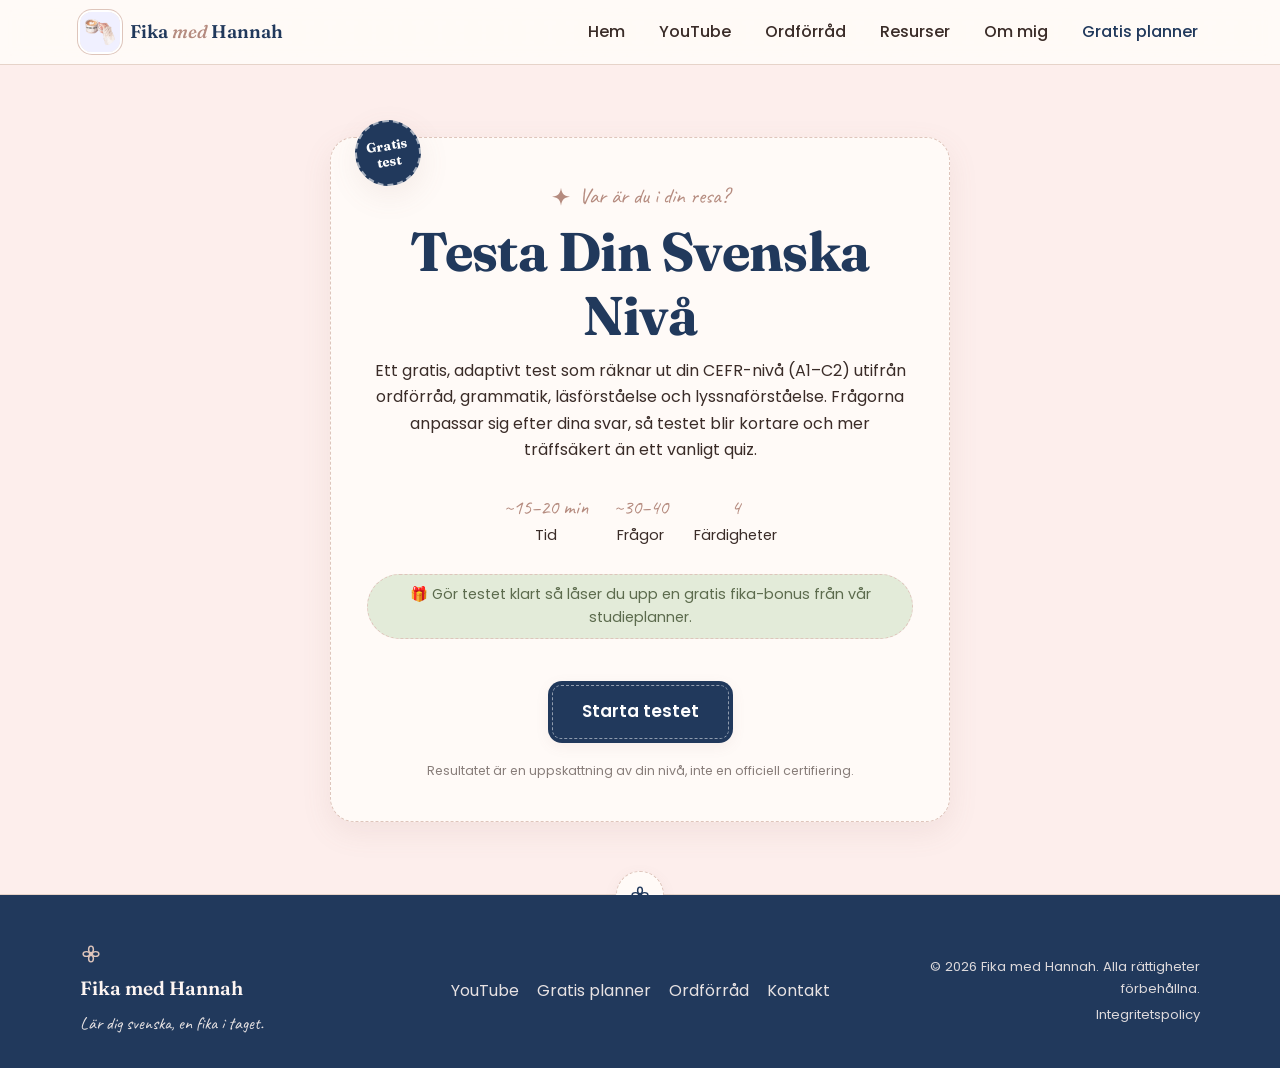
==== level-test/index.html @ d2069f3d "security changes" ====
<!DOCTYPE html>
<html lang="sv">
<head>
  <meta charset="UTF-8">
  <title>Testa Din Svenska Nivå (Adaptivt Test) | Fika med Hannah</title>
  <meta name="viewport" content="width=device-width, initial-scale=1.0">
  <meta name="description" content="Ett gratis, adaptivt CEFR-test som räknar ut din svenska nivå (A1–C2) utifrån ordförråd, grammatik, läsförståelse och lyssnaförståelse.">
  <meta name="theme-color" content="#fdeeec">

  <meta property="og:title" content="Testa Din Svenska Nivå | Fika med Hannah">
  <meta property="og:description" content="Ett gratis, adaptivt test som räknar ut din svenska CEFR-nivå på cirka 15–20 minuter.">
  <meta property="og:type" content="website">
  <meta property="og:image" content="../assets/logo.png">

  <link rel="icon" type="image/svg+xml" href="../assets/favicon.svg">
  <link rel="apple-touch-icon" href="../assets/logo.png">

  <link rel="preconnect" href="https://fonts.googleapis.com">
  <link rel="preconnect" href="https://fonts.gstatic.com" crossorigin>
  <link href="https://fonts.googleapis.com/css2?family=Fraunces:opsz,wght@9..144,500;9..144,600;9..144,700&family=Poppins:wght@400;500;600;700&family=Caveat:wght@600&display=swap" rel="stylesheet">

  <link rel="stylesheet" href="../styles.css">
  <link rel="stylesheet" href="../assets/css/level-test.css">
</head>
<body>

  <!-- Hand-drawn icon sprite — same set as index.html, plus i-book/i-headphones for this page's skill categories -->
  <svg aria-hidden="true" style="position:absolute;width:0;height:0;overflow:hidden">
    <defs>
      <symbol id="i-flower" viewBox="0 0 24 24">
        <g fill="none" stroke="currentColor" stroke-width="1.6" stroke-linecap="round" stroke-linejoin="round">
          <ellipse cx="12" cy="7" rx="2.6" ry="3.6"/>
          <ellipse cx="12" cy="17" rx="2.6" ry="3.6"/>
          <ellipse cx="7" cy="12" rx="3.6" ry="2.6"/>
          <ellipse cx="17" cy="12" rx="3.6" ry="2.6"/>
          <circle cx="12" cy="12" r="2.2" fill="currentColor" stroke="none"/>
        </g>
      </symbol>
      <symbol id="i-heart" viewBox="0 0 24 24">
        <path d="M12 20S3 14 3 8.5C3 5.5 5.5 3.5 8 3.5c1.8 0 3.2 1 4 2.4.8-1.4 2.2-2.4 4-2.4 2.5 0 5 2 5 5C21 14 12 20 12 20z"
              fill="none" stroke="currentColor" stroke-width="1.6" stroke-linejoin="round"/>
      </symbol>
      <symbol id="i-star" viewBox="0 0 24 24">
        <path d="M12 2c.6 4.4 1.8 6.6 3 7.8 1.2 1.2 3.4 2.4 7.8 3-4.4.6-6.6 1.8-7.8 3-1.2 1.2-2.4 3.4-3 7.8-.6-4.4-1.8-6.6-3-7.8C7.8 14.6 5.6 13.4 1.2 12.8 5.6 12.2 7.8 11 9 9.8c1.2-1.2 2.4-3.4 3-7.8z"
              fill="currentColor"/>
      </symbol>
      <symbol id="i-mug" viewBox="0 0 24 24">
        <g fill="none" stroke="currentColor" stroke-width="1.6" stroke-linecap="round" stroke-linejoin="round">
          <path d="M4 8h13v6c0 3.3-2.9 6-6.5 6S4 17.3 4 14V8z"/>
          <path d="M17 9.5h1.5a2.8 2.8 0 0 1 0 5.6H17"/>
          <path d="M8 4.3c-.6-.7.3-1-.1-2M12 4.3c-.6-.7.3-1-.1-2" stroke-width="1.4"/>
        </g>
      </symbol>
      <symbol id="i-pencil" viewBox="0 0 24 24">
        <path d="M4 20l1-5 11-11 4 4-11 11-5 1z" fill="none" stroke="currentColor" stroke-width="1.6" stroke-linejoin="round"/>
        <path d="M14.5 5.5l4 4" fill="none" stroke="currentColor" stroke-width="1.6"/>
      </symbol>
      <symbol id="i-play" viewBox="0 0 24 24">
        <circle cx="12" cy="12" r="9.5" fill="none" stroke="currentColor" stroke-width="1.5"/>
        <path d="M10 8.5l6 3.5-6 3.5z" fill="currentColor"/>
      </symbol>
      <symbol id="i-book" viewBox="0 0 24 24">
        <path d="M4 5.5c2.5-1.4 5-1.4 7.5 0v13c-2.5-1.4-5-1.4-7.5 0v-13zM19 5.5c-2.5-1.4-5-1.4-7.5 0v13c2.5-1.4 5-1.4 7.5 0v-13z"
              fill="none" stroke="currentColor" stroke-width="1.6" stroke-linejoin="round"/>
      </symbol>
      <symbol id="i-headphones" viewBox="0 0 24 24">
        <path d="M4 14v-2a8 8 0 0 1 16 0v2" fill="none" stroke="currentColor" stroke-width="1.6" stroke-linecap="round"/>
        <rect x="2.5" y="13" width="4" height="6.5" rx="1.8" fill="none" stroke="currentColor" stroke-width="1.6"/>
        <rect x="17.5" y="13" width="4" height="6.5" rx="1.8" fill="none" stroke="currentColor" stroke-width="1.6"/>
      </symbol>
    </defs>
  </svg>

  <a class="skip-link" href="#main">Skip to main content</a>

  <!-- ============ HEADER / NAV (same as index.html, links point back home) ============ -->
  <header class="site-header" id="siteHeader">
    <div class="wrap header-inner">
      <a class="brand" href="../index.html" aria-label="Fika med Hannah — home">
        <img class="brand-mark" src="../assets/logo.png" alt="" width="40" height="40">
        <span class="brand-name">Fika <em>med</em> Hannah</span>
      </a>

      <button class="nav-toggle" id="navToggle" aria-expanded="false" aria-controls="primaryNav">
        <span class="sr-only">Menu</span>
        <span class="nav-toggle-bar"></span>
      </button>

      <nav class="primary-nav" id="primaryNav" aria-label="Primary">
        <ul>
          <li><a href="../index.html#home">Hem</a></li>
          <li><a data-config-href="youtubeChannelUrl" href="#" target="_blank" rel="noopener">YouTube</a></li>
          <li><a href="../index.html#vocabulary">Ordförråd</a></li>
          <li><a href="../index.html#level-test">Resurser</a></li>
          <li><a href="../index.html#about">Om mig</a></li>
          <li><a class="nav-cta" href="../index.html#planner">Gratis planner</a></li>
        </ul>
      </nav>
    </div>
  </header>

  <main id="main">
    <section class="section level-test-page alt-bg" id="test">
      <div class="wrap">

        <!-- ============ INTRO SCREEN ============ -->
        <div id="lt-screen-intro" class="lt-card lt-intro">
          <span class="lt-sticker" aria-hidden="true">Gratis<br>test</span>
          <p class="eyebrow center"><svg class="eyebrow-icon" aria-hidden="true"><use href="#i-star"/></svg>Var är du i din resa?</p>
          <h1>Testa Din Svenska Nivå</h1>
          <p>Ett gratis, adaptivt test som räknar ut din CEFR-nivå (A1–C2) utifrån ordförråd, grammatik, läsförståelse och lyssnaförståelse. Frågorna anpassar sig efter dina svar, så testet blir kortare och mer träffsäkert än ett vanligt quiz.</p>
          <div class="lt-intro-facts">
            <div><span>~15–20 min</span>Tid</div>
            <div><span>~30–40</span>Frågor</div>
            <div><span>4</span>Färdigheter</div>
          </div>
          <p class="lt-bonus-note">🎁 Gör testet klart så låser du upp en gratis fika-bonus från vår studieplanner.</p>
          <div class="lt-btn-row">
            <button id="lt-start-btn" class="btn btn-primary btn-large" type="button">Starta testet</button>
            <button id="lt-resume-btn" class="btn btn-secondary is-hidden" type="button">Fortsätt där du slutade</button>
          </div>
          <p class="lt-disclaimer">Resultatet är en uppskattning av din nivå, inte en officiell certifiering.</p>
        </div>

        <!-- ============ QUESTION SCREEN ============ -->
        <div id="lt-screen-question" class="lt-card is-hidden">
          <div class="lt-progress-track"><div id="lt-progress-fill" class="lt-progress-fill" style="width:0%"></div></div>
          <p id="lt-progress-label" class="lt-progress-label"></p>

          <p id="lt-category-tag" class="eyebrow"></p>

          <p id="lt-passage" class="lt-passage is-hidden"></p>

          <div id="lt-audio-block" class="lt-audio is-hidden">
            <button id="lt-audio-btn" type="button" aria-label="Spela upp ljud">▶</button>
            <span>Lyssna på meningen och svara på frågan.</span>
          </div>
          <audio id="lt-audio-el" preload="none"></audio>

          <h2 id="lt-question-prompt" class="lt-question-prompt"></h2>
          <div id="lt-options" class="lt-options" role="group" aria-label="Svarsalternativ"></div>

          <div class="lt-btn-row">
            <button id="lt-next-btn" class="btn btn-primary btn-large" type="button" disabled>Nästa</button>
          </div>
        </div>

        <!-- ============ RESULTS SCREEN ============ -->
        <div id="lt-screen-results" class="lt-card is-hidden">
          <p class="eyebrow center"><svg class="eyebrow-icon" aria-hidden="true"><use href="#i-flower"/></svg>Klart!</p>
          <h1 id="lt-results-headline" class="lt-results-headline"></h1>
          <p id="lt-results-sub" class="lt-results-sub"></p>

          <ul id="lt-skill-grid" class="lt-skill-grid" role="list"></ul>

          <div id="lt-recommendation" class="lt-recommendation"></div>

          <div class="lt-btn-row">
            <button id="lt-reward-continue-from-results-btn" class="btn btn-primary btn-large" type="button">Fortsätt &rarr;</button>
            <button id="lt-share-btn" class="btn btn-secondary" type="button">Dela ditt resultat</button>
            <button id="lt-restart-btn" class="btn btn-secondary" type="button">Gör om testet</button>
          </div>
          <p class="lt-disclaimer">Resultatet är en uppskattning av din nivå, inte en officiell certifiering.</p>
        </div>

        <!-- ============ REWARD / PLANNER BONUS (backend for claim-tracking pending — honest placeholder state) ============ -->
        <div id="lt-screen-reward" class="lt-card lt-reward is-hidden">
          <span class="lt-sticker lt-sticker-gift" aria-hidden="true">🎁<br>Bonus</span>
          <p class="eyebrow center"><svg class="eyebrow-icon" aria-hidden="true"><use href="#i-mug"/></svg>Bonus upplåst</p>
          <h2>Du har låst upp en liten fika-bonus!</h2>
          <p>Som tack för att du gjorde testet får du ett smakprov av vår studieplanner helt gratis, kopplat till din svenska nivå.</p>
          <div class="lt-reward-visual">
            <img src="../assets/planner-cover.jpg" alt="Cover of the Min Svenska 12-week Swedish study planner by Fika med Hannah" width="509" height="720">
          </div>
          <p class="lt-disclaimer">Vi håller just nu på att koppla ihop bonusen med testresultatet. Lämna din e-post på nästa steg så skickar vi den till dig så fort den är redo.</p>
          <div class="lt-btn-row">
            <button id="lt-email-continue-from-reward-btn" class="btn btn-primary btn-large" type="button">Fortsätt &rarr;</button>
          </div>
        </div>

        <!-- ============ EMAIL CAPTURE (frontend-only for now — mirrors index.html's signup form) ============ -->
        <div id="lt-screen-email" class="lt-card lt-email is-hidden">
          <p class="eyebrow center"><svg class="eyebrow-icon" aria-hidden="true"><use href="#i-heart"/></svg>Nästan klart</p>
          <h2>Vart ska vi skicka det?</h2>
          <p>Ange din e-post så skickar vi ditt resultat, dina rekommendationer och fika-bonusen.</p>

          <!--
            FRONTEND-ONLY FORM (same pattern as index.html's newsletter form).
            Once the Supabase backend is wired up, this should POST to that
            API instead of just showing a thank-you message.
          -->
          <form class="lt-email-form" id="ltEmailForm" novalidate>
            <label class="sr-only" for="ltEmailInput">E-postadress</label>
            <input class="signup-input" type="email" id="ltEmailInput" name="email" placeholder="din@epost.se" autocomplete="email" required>
            <label class="lt-checkbox">
              <input type="checkbox" id="ltMarketingConsent" name="marketing">
              Jag vill också få nya svensklektioner, tips och erbjudanden från Fika med Hannah.
            </label>
            <button class="btn btn-primary btn-large" type="submit">Skicka mig mitt resultat</button>
          </form>
          <p class="lt-email-message" id="ltEmailMessage" role="status" aria-live="polite"></p>
          <p class="lt-disclaimer">Vi använder din e-post enbart för att skicka det du bett om. Se vår <a href="../privacy-policy.html">Integritetspolicy</a>.</p>

          <div class="lt-btn-row is-hidden" id="ltEmailContinueRow">
            <button id="lt-continue-continue-from-email-btn" class="btn btn-primary btn-large" type="button">Fortsätt &rarr;</button>
          </div>
        </div>

        <!-- ============ CONTINUE LEARNING ============ -->
        <div id="lt-screen-continue" class="lt-card lt-continue is-hidden">
          <p class="eyebrow center"><svg class="eyebrow-icon" aria-hidden="true"><use href="#i-flower"/></svg>Fortsätt din resa</p>
          <h2>Fortsätt lära dig svenska med Fika med Hannah</h2>
          <p>Här är några bra ställen att fortsätta på medan du väntar på din fika-bonus.</p>
          <div class="lt-continue-links">
            <a class="btn btn-secondary" data-config-href="youtubeChannelUrl" href="#" target="_blank" rel="noopener">Se fler lektioner på YouTube</a>
            <a class="btn btn-secondary" href="../index.html#vocabulary">Bygg ditt ordförråd</a>
            <a class="btn btn-secondary" href="../index.html">Till startsidan</a>
          </div>
        </div>

      </div>
    </section>
  </main>

  <div class="divider" aria-hidden="true"><span class="divider-medallion"><svg><use href="#i-flower"/></svg></span></div>

  <!-- ============ FOOTER (same as index.html) ============ -->
  <footer class="site-footer">
    <div class="wrap footer-inner">
      <div class="footer-brand">
        <svg class="footer-icon" aria-hidden="true"><use href="#i-flower"/></svg>
        <span class="footer-name">Fika med Hannah</span>
        <span class="footer-tagline">Lär dig svenska, en fika i taget.</span>
      </div>

      <nav class="footer-nav" aria-label="Footer">
        <ul>
          <li><a data-config-href="youtubeChannelUrl" href="#" target="_blank" rel="noopener">YouTube</a></li>
          <li><a href="../index.html#planner">Gratis planner</a></li>
          <li><a href="../index.html#vocabulary">Ordförråd</a></li>
          <li><a href="mailto:hello@fikamedhannah.com">Kontakt</a></li>
        </ul>
      </nav>

      <div class="footer-legal">
        <p>&copy; <span id="year"></span> Fika med Hannah. Alla rättigheter förbehållna.</p>
        <p><a href="../privacy-policy.html">Integritetspolicy</a></p>
      </div>
    </div>
  </footer>

  <script src="../script.js"></script>
  <script type="module" src="../assets/js/level-test/app.js"></script>
</body>
</html>
---- styles.css ----
/* =========================================================
   Fika med Hannah — stylesheet
   Cute, premium, editorial Scandinavian planner design. Mobile-first.
   ========================================================= */

:root {
  /* ---- Brand colors (kept consistent with existing Fika med Hannah brand art) ---- */
  --ink: #3a2c28;            /* body text */
  --paper: #fffaf7;          /* cards / cream white */
  --cream: #faf5ef;          /* warm beige background */
  --blush: #fdeeec;          /* pastel pink background */
  --lavender: #eceafc;       /* soft alt background */
  --sage: #e3ebd9;           /* sage green background tint */
  --sage-ink: #5c6b4d;       /* sage green text/icon accent */
  --rose: #b58b7f;           /* muted red / rose accent (script text, hearts, hover pop) */
  --rose-dark: #21395c;      /* deep navy — headings, primary buttons, nav (matches the planner's cover branding) */
  --rose-light: #dec5bb;     /* soft border / secondary accent */
  --line: #e6d3c9;           /* hairline borders */
  --sky: #a9c6de;            /* gingham washi-tape check (matches the planner's blue tape) */
  --sky-light: #e3eef6;      /* gingham washi-tape base */

  /* ---- Type ---- */
  --font-heading: 'Fraunces', Georgia, serif;
  --font-body: 'Poppins', -apple-system, BlinkMacSystemFont, 'Segoe UI', sans-serif;
  --font-script: 'Caveat', cursive;

  /* ---- Layout ---- */
  --max-width: 1160px;
  --radius-lg: 24px;
  --radius-md: 16px;
  --radius-sm: 10px;
  --shadow-soft: 0 10px 30px rgba(143, 107, 96, 0.10);
  --shadow-softer: 0 4px 14px rgba(143, 107, 96, 0.08);
}

/* ---------- Reset ---------- */
*, *::before, *::after { box-sizing: border-box; }
html { scroll-behavior: smooth; }
body {
  margin: 0;
  background-color: var(--paper);
  /* faint dot-grid, like planner paper */
  background-image: radial-gradient(var(--rose-light) 1px, transparent 1px);
  background-size: 22px 22px;
  color: var(--ink);
  font-family: var(--font-body);
  line-height: 1.65;
  -webkit-font-smoothing: antialiased;
}
img { max-width: 100%; height: auto; display: block; }
ul { list-style: none; margin: 0; padding: 0; }
a { color: inherit; text-decoration: none; }
button { font: inherit; cursor: pointer; }

h1, h2, h3 {
  font-family: var(--font-heading);
  color: var(--rose-dark);
  line-height: 1.18;
  margin: 0 0 14px;
  letter-spacing: -0.01em;
}
h1 { font-size: clamp(2.1rem, 5vw + 1rem, 3.4rem); }
h2 { font-size: clamp(1.6rem, 3vw + 1rem, 2.35rem); }
h2 em, h1 em { font-style: italic; color: var(--rose); }
h3 { font-size: 1.15rem; }
p { margin: 0 0 12px; }

.sr-only {
  position: absolute;
  width: 1px; height: 1px;
  padding: 0; margin: -1px;
  overflow: hidden;
  clip: rect(0, 0, 0, 0);
  white-space: nowrap; border: 0;
}

.is-hidden { display: none !important; }

.skip-link {
  position: absolute;
  left: 8px; top: -60px;
  background: var(--rose-dark);
  color: #fff;
  padding: 10px 16px;
  border-radius: var(--radius-sm);
  z-index: 1000;
  transition: top .2s ease;
}
.skip-link:focus { top: 8px; }

/* focus visibility across the site */
a:focus-visible,
button:focus-visible,
input:focus-visible {
  outline: 3px solid var(--rose);
  outline-offset: 3px;
  border-radius: var(--radius-sm);
}

.wrap {
  max-width: var(--max-width);
  margin: 0 auto;
  padding: 0 20px;
}

.section { padding: 72px 0; }
.alt-bg { background-image: none; background-color: var(--blush); }

.section-head { max-width: 56ch; margin: 0 0 40px; }
.section-head.center { margin-left: auto; margin-right: auto; text-align: center; }
.center { text-align: center; }

.eyebrow {
  display: inline-flex;
  align-items: center;
  gap: 8px;
  font-family: var(--font-script);
  font-size: 1.35rem;
  color: var(--rose);
  margin: 0 0 6px;
}
.eyebrow-icon { width: 20px; height: 20px; flex-shrink: 0; color: var(--rose); }

/* small decorative squiggle used under the hero tagline */
.tagline-swirl { display: block; width: 150px; height: 12px; color: var(--rose-light); margin: -6px 0 18px; }

/* a quiet, hand-written pull-quote (About section) */
.pull-quote {
  font-family: var(--font-heading);
  font-style: italic;
  font-size: 1.2rem;
  color: var(--rose-dark);
  border-left: 3px solid var(--rose-light);
  padding-left: 16px;
  margin: 18px 0 0;
}

/* ---------- Divider ornament between sections ---------- */
.divider {
  position: relative;
  height: 1px;
  background: var(--line);
}
.divider-medallion {
  position: absolute;
  top: 50%; left: 50%;
  transform: translate(-50%, -50%);
  width: 48px; height: 48px;
  background: var(--paper);
  border: 1.5px dashed var(--rose-light);
  border-radius: 50%;
  display: flex;
  align-items: center;
  justify-content: center;
  color: var(--rose-dark);
  box-shadow: var(--shadow-softer);
}
.divider-medallion svg { width: 22px; height: 22px; }

/* ---------- Buttons ---------- */
.btn {
  display: inline-flex;
  align-items: center;
  justify-content: center;
  gap: 8px;
  font-family: inherit;
  font-weight: 600;
  font-size: 0.98rem;
  border: none;
  background: none;
  cursor: pointer;
  text-decoration: none;
  transition: transform .18s ease, box-shadow .18s ease, background-color .18s ease, color .18s ease;
}
.btn:active { transform: translateY(0) rotate(0) !important; }

.btn-primary {
  position: relative;
  padding: 14px 28px;
  border-radius: 14px;
  background: var(--rose-dark);
  color: #fff;
  box-shadow: var(--shadow-softer);
}
.btn-primary::after {
  content: '';
  position: absolute;
  inset: 4px;
  border: 1.5px dashed rgba(255, 255, 255, 0.5);
  border-radius: 9px;
  pointer-events: none;
}
.btn-primary:hover { background: var(--rose); transform: translateY(-2px) rotate(-1deg); box-shadow: var(--shadow-soft); }

/* secondary CTAs read as quiet editorial links, not competing buttons */
.btn-secondary {
  padding: 6px 2px;
  color: var(--rose-dark);
  border-bottom: 2px solid var(--rose-light);
}
.btn-secondary::before { content: '\25B8\0020'; color: var(--rose); }
.btn-secondary:hover { color: var(--rose); border-bottom-color: var(--rose); transform: translateX(2px); }

.btn-large { padding: 17px 34px; font-size: 1.05rem; }

.button-row { display: flex; flex-wrap: wrap; align-items: center; gap: 22px; margin-top: 28px; }

/* ---------- Header / Nav ---------- */
.site-header {
  position: sticky;
  top: 0;
  z-index: 100;
  background: rgba(255, 250, 247, 0.92);
  backdrop-filter: saturate(180%) blur(8px);
  border-bottom: 1px solid var(--line);
}
.header-inner {
  display: flex;
  align-items: center;
  justify-content: space-between;
  padding-top: 12px;
  padding-bottom: 12px;
}
.brand { display: flex; align-items: center; gap: 10px; }
.brand-mark {
  width: 40px; height: 40px;
  border-radius: 12px;
  object-fit: cover;
  box-shadow: 0 0 0 2px #fff, 0 0 0 3px var(--rose-light);
}
.brand-name {
  font-family: var(--font-heading);
  font-weight: 600;
  font-size: 1.15rem;
  color: var(--rose-dark);
}
.brand-name em { font-style: italic; color: var(--rose); font-weight: 500; }

.nav-toggle {
  display: flex;
  flex-direction: column;
  gap: 5px;
  background: transparent;
  border: none;
  padding: 10px;
  border-radius: var(--radius-sm);
}
.nav-toggle-bar,
.nav-toggle-bar::before,
.nav-toggle-bar::after {
  content: '';
  display: block;
  width: 22px;
  height: 2px;
  background: var(--rose-dark);
  border-radius: 2px;
  transition: transform .2s ease, opacity .2s ease;
}
.nav-toggle-bar::before { transform: translateY(-7px); }
.nav-toggle-bar::after { transform: translateY(5px); }
.nav-toggle[aria-expanded="true"] .nav-toggle-bar { background: transparent; }
.nav-toggle[aria-expanded="true"] .nav-toggle-bar::before { transform: translateY(0) rotate(45deg); }
.nav-toggle[aria-expanded="true"] .nav-toggle-bar::after { transform: translateY(0) rotate(-45deg); }

.primary-nav {
  position: absolute;
  top: 100%; left: 0; right: 0;
  background: var(--paper);
  border-bottom: 1px solid var(--line);
  max-height: 0;
  overflow: hidden;
  transition: max-height .25s ease;
}
.primary-nav.is-open { max-height: 320px; }
.primary-nav ul { display: flex; flex-direction: column; padding: 8px 20px 18px; }
.primary-nav a {
  display: flex;
  align-items: center;
  gap: 6px;
  padding: 12px 4px;
  font-weight: 500;
  border-bottom: 1px solid var(--line);
}
.primary-nav li:last-child a { border-bottom: none; }
.nav-cta { color: var(--rose-dark); font-weight: 600; }
.nav-cta svg { width: 16px; height: 16px; }

@media (min-width: 780px) {
  .nav-toggle { display: none; }
  .primary-nav {
    position: static;
    max-height: none;
    background: transparent;
    border: none;
    overflow: visible;
  }
  .primary-nav ul { flex-direction: row; align-items: center; gap: 30px; padding: 0; }
  .primary-nav a { border: none; padding: 6px 2px; position: relative; }
  .primary-nav a:not(.nav-cta)::after {
    content: '';
    position: absolute;
    left: 0; right: 100%;
    bottom: -2px;
    height: 2px;
    background: var(--rose);
    transition: right .2s ease;
  }
  .primary-nav a:not(.nav-cta):hover::after { right: 0; }
  .nav-cta { border-bottom: 1.5px solid var(--rose-light); border-radius: 0; }
  .nav-cta:hover { color: var(--rose); border-bottom-color: var(--rose); }
}

/* ---------- Hero ---------- */
.hero { padding: 60px 0 76px; background: linear-gradient(180deg, var(--lavender), var(--paper) 70%); }
.hero-inner { display: grid; gap: 48px; }
.hero-text { max-width: 46ch; color: var(--ink); }
.tagline {
  font-family: var(--font-script);
  font-size: 1.7rem;
  color: var(--rose);
  margin: 0 0 2px;
}
.hero-visual {
  position: relative;
  justify-self: center;
  max-width: 400px;
}
.hero-visual::before {
  content: '';
  position: absolute;
  top: -14px; left: 50%;
  width: 92px; height: 34px;
  transform: translateX(-50%) rotate(-5deg);
  background: repeating-linear-gradient(45deg, var(--rose-light), var(--rose-light) 6px, transparent 6px, transparent 12px), var(--blush);
  opacity: .9;
  border-radius: 3px;
  box-shadow: var(--shadow-softer);
  z-index: 1;
}
.hero-visual img {
  position: relative;
  background: var(--paper);
  border-radius: var(--radius-lg);
  box-shadow: var(--shadow-soft);
  border: 1px solid var(--line);
  padding: 14px 14px 26px;
  transform: rotate(-2deg);
  transition: transform .3s ease;
}
.hero-visual:hover img { transform: rotate(0deg) scale(1.015); }

@media (min-width: 860px) {
  .hero-inner { grid-template-columns: 1.15fr 0.85fr; align-items: center; }
  .hero-visual { justify-self: end; max-width: none; }
}

/* ---------- Features ---------- */
.feature-grid {
  display: grid;
  gap: 22px;
  grid-template-columns: repeat(2, 1fr);
  text-align: center;
}
@media (min-width: 700px) { .feature-grid { grid-template-columns: repeat(4, 1fr); } }

.feature-card { padding: 0 6px; }
.feature-icon {
  display: flex;
  align-items: center;
  justify-content: center;
  width: 56px; height: 56px;
  margin: 0 auto 14px;
  background: var(--blush);
  border: 1.5px dashed var(--rose-light);
  border-radius: 50%;
  color: var(--rose-dark);
}
.feature-icon svg { width: 26px; height: 26px; }
.feature-card h3 { font-size: 1.02rem; margin-bottom: 6px; }
.feature-card p { font-size: 0.88rem; margin: 0; }

/* ---------- About ---------- */
.about-inner { display: grid; gap: 32px; align-items: center; }
.about-photo {
  position: relative;
  max-width: 300px;
  margin: 0 auto;
}
.about-photo::before {
  content: '';
  position: absolute;
  top: -12px; left: 18px;
  width: 76px; height: 30px;
  transform: rotate(-6deg);
  background: repeating-linear-gradient(45deg, var(--sage), var(--sage) 6px, transparent 6px, transparent 12px), var(--lavender);
  opacity: .9;
  border-radius: 3px;
  box-shadow: var(--shadow-softer);
}
.about-photo img {
  position: relative;
  border-radius: var(--radius-lg);
  box-shadow: var(--shadow-softer);
  border: 1px solid var(--line);
  background: var(--paper);
  padding: 10px 10px 20px;
  transform: rotate(-1.5deg);
}
@media (min-width: 780px) {
  .about-inner { grid-template-columns: 280px 1fr; }
  .about-photo { margin: 0; }
}

/* ---------- Level test ---------- */
.level-grid {
  display: grid;
  grid-template-columns: repeat(2, 1fr);
  gap: 18px;
  margin-bottom: 40px;
}
@media (min-width: 700px) { .level-grid { grid-template-columns: repeat(3, 1fr); } }

.level-card {
  background: var(--paper);
  border: 1.5px dashed var(--rose-light);
  border-radius: var(--radius-md);
  padding: 22px 16px;
  text-align: center;
  box-shadow: var(--shadow-softer);
  transition: transform .18s ease, box-shadow .18s ease;
}
.level-card:nth-child(odd) { transform: rotate(-1deg); }
.level-card:nth-child(even) { transform: rotate(1deg); }
.level-card:hover { transform: translateY(-4px) rotate(0deg); box-shadow: var(--shadow-soft); }
.level-tag {
  display: flex;
  align-items: center;
  justify-content: center;
  width: 46px; height: 46px;
  margin: 0 auto 12px;
  font-family: var(--font-heading);
  font-weight: 700;
  color: #fff;
  background: var(--rose-dark);
  border-radius: 50%;
  border: 1.5px dashed rgba(255,255,255,.55);
  font-size: 0.9rem;
}
.level-card p { font-size: 0.9rem; margin: 0; color: var(--ink); }

/* CTA panel promoting the level test, sits below the level grid */
.lt-cta-panel {
  max-width: 560px;
  margin: 0 auto;
  padding: 32px 30px;
  background: var(--paper);
  border: 1.5px dashed var(--rose-light);
  border-radius: var(--radius-lg);
  box-shadow: var(--shadow-soft);
}
.lt-cta-panel h3 { margin-bottom: 10px; }
.lt-cta-panel p { margin-bottom: 14px; }
.lt-bonus-note {
  display: inline-block;
  margin-bottom: 18px;
  padding: 8px 16px;
  background: var(--sage);
  border: 1.5px dashed var(--rose-light);
  border-radius: 999px;
  font-size: 0.9rem;
  color: var(--sage-ink);
}

/* ---------- Planner feature ---------- */
.planner-feature {
  background: radial-gradient(circle at 20% 20%, var(--blush), var(--cream) 60%);
  padding: 76px 0;
  border-top: 2px dashed var(--rose-light);
  border-bottom: 2px dashed var(--rose-light);
}
.planner-inner { display: grid; gap: 40px; align-items: center; }
.planner-visual {
  position: relative;
  justify-self: center;
  max-width: 380px;
}
.planner-visual::before {
  content: '';
  position: absolute;
  top: -14px; right: 26px;
  width: 84px; height: 32px;
  transform: rotate(6deg);
  background-color: var(--sky);
  background-image:
    linear-gradient(90deg, var(--sky-light) 50%, transparent 50%),
    linear-gradient(var(--sky-light) 50%, transparent 50%);
  background-size: 8px 8px;
  background-blend-mode: screen;
  opacity: .95;
  border-radius: 3px;
  box-shadow: var(--shadow-softer);
  z-index: 1;
}
.price-sticker {
  position: absolute;
  top: 10px; left: -14px;
  z-index: 2;
  display: flex;
  align-items: center;
  justify-content: center;
  width: 62px; height: 62px;
  padding-top: 2px;
  font-family: var(--font-heading);
  font-weight: 700;
  font-size: 0.95rem;
  line-height: 1.15;
  text-align: center;
  color: #fff;
  background: var(--rose-dark);
  border-radius: 50%;
  border: 2px dashed rgba(255, 255, 255, .6);
  box-shadow: var(--shadow-soft);
  transform: rotate(-9deg);
}
.planner-visual img {
  position: relative;
  border-radius: var(--radius-lg);
  box-shadow: var(--shadow-soft);
  border: 1px solid var(--line);
  background: var(--paper);
  padding: 10px 10px 20px;
  transform: rotate(1.5deg);
  transition: transform .3s ease;
}
.planner-visual:hover img { transform: rotate(0deg) scale(1.015); }
.planner-gallery {
  display: flex;
  justify-content: center;
  gap: 18px;
  margin-top: 22px;
}
.planner-gallery img {
  width: 46%;
  border-radius: var(--radius-sm);
  border: 6px solid var(--paper);
  box-shadow: var(--shadow-softer);
  transition: transform .2s ease, box-shadow .2s ease;
}
.planner-gallery img:nth-child(1) { transform: rotate(-4deg); }
.planner-gallery img:nth-child(2) { transform: rotate(3deg); }
.planner-gallery img:hover { transform: rotate(0deg) scale(1.04); box-shadow: var(--shadow-soft); }
.planner-points { margin: 18px 0 26px; }
.planner-points li {
  position: relative;
  padding-left: 28px;
  margin-bottom: 10px;
}
.planner-points li::before {
  content: '\2740';
  position: absolute;
  left: 0; top: -2px;
  color: var(--rose-dark);
  font-size: 1.05rem;
}
.planner-offer {
  font-size: 0.92rem;
  padding: 12px 16px;
  background: var(--blush);
  border: 1.5px dashed var(--rose-light);
  border-radius: var(--radius-md);
}
@media (min-width: 860px) {
  .planner-inner { grid-template-columns: 0.8fr 1.2fr; }
  .planner-visual { justify-self: start; }
}

/* ---------- Vocabulary ---------- */
.vocab-grid {
  display: grid;
  gap: 26px;
  grid-template-columns: 1fr;
  margin-bottom: 34px;
}
@media (min-width: 700px) { .vocab-grid { grid-template-columns: repeat(3, 1fr); } }

.vocab-card {
  position: relative;
  background: var(--paper);
  border: 1.5px dashed var(--rose-light);
  border-radius: var(--radius-md);
  padding: 30px 22px 26px;
  text-align: center;
  box-shadow: var(--shadow-softer);
  transition: transform .18s ease, box-shadow .18s ease;
}
.vocab-card::before {
  content: '';
  position: absolute;
  top: -10px; left: 50%;
  width: 60px; height: 24px;
  transform: translateX(-50%) rotate(-4deg);
  background: repeating-linear-gradient(45deg, var(--sage), var(--sage) 5px, transparent 5px, transparent 10px), var(--lavender);
  opacity: .9;
  border-radius: 3px;
  box-shadow: var(--shadow-softer);
}
.vocab-card:nth-child(1) { transform: rotate(-1.2deg); }
.vocab-card:nth-child(2) { transform: rotate(0.8deg); }
.vocab-card:nth-child(3) { transform: rotate(-0.6deg); }
.vocab-card:hover { transform: translateY(-5px) rotate(0deg); box-shadow: var(--shadow-soft); }
.vocab-card img { margin: 0 auto 14px; }
.vocab-card p { font-size: 0.92rem; }

.vocab-cta, .planner-cta { display: flex; flex-direction: column; align-items: center; gap: 10px; }
.soon-badge {
  display: inline-block;
  font-size: 0.78rem;
  font-weight: 600;
  letter-spacing: .04em;
  text-transform: uppercase;
  color: var(--sage-ink);
  background: var(--sage);
  padding: 4px 14px;
  border-radius: 999px;
  margin: 0;
}

/* ---------- Latest lesson ---------- */
.video-frame {
  max-width: 820px;
  margin: 0 auto 32px;
  border-radius: var(--radius-lg);
  overflow: hidden;
  box-shadow: var(--shadow-soft);
  border: 1.5px dashed var(--rose-light);
  background: var(--cream);
}
.video-frame .ratio-box {
  position: relative;
  width: 100%;
  padding-top: 56.25%; /* 16:9 */
}
.video-frame iframe {
  position: absolute; inset: 0;
  width: 100%; height: 100%;
  border: 0;
}
.video-placeholder {
  padding: 70px 24px;
  text-align: center;
  color: var(--rose-dark);
}
.video-placeholder p { margin: 0 0 6px; font-size: 1.1rem; }
.video-placeholder-sub { font-size: 0.85rem; color: var(--rose); }
.video-placeholder-sub code {
  background: var(--blush);
  padding: 2px 6px;
  border-radius: 6px;
}

/* ---------- Signup ---------- */
.signup-inner {
  max-width: 520px;
  margin: 0 auto;
  text-align: center;
  background: var(--paper);
  border: 1.5px dashed var(--rose-light);
  border-radius: var(--radius-lg);
  padding: 40px 32px;
  box-shadow: var(--shadow-softer);
}
.signup-form {
  display: flex;
  flex-direction: column;
  gap: 12px;
  margin: 8px 0 16px;
}
@media (min-width: 480px) {
  .signup-form { flex-direction: row; }
}
.signup-input {
  flex: 1;
  padding: 13px 18px;
  border-radius: 12px;
  border: 1.5px solid var(--line);
  background: var(--cream);
  font: inherit;
  color: var(--ink);
}
.signup-input:focus-visible { outline: 3px solid var(--rose); outline-offset: 2px; }
.signup-message {
  min-height: 1.2em;
  font-weight: 600;
  color: var(--sage-ink);
}
.privacy-note { font-size: 0.82rem; color: var(--rose); opacity: .9; }
.privacy-note a { text-decoration: underline; }

/* ---------- Footer ---------- */
.site-footer {
  background: var(--rose-dark);
  color: #fdf5f2;
  padding: 48px 0 30px;
  position: relative;
}
.footer-brand { display: flex; flex-direction: column; align-items: center; gap: 4px; }
.footer-icon { width: 22px; height: 22px; color: var(--rose-light); margin-bottom: 4px; }
.footer-inner {
  display: grid;
  gap: 24px;
  text-align: center;
}
.footer-name {
  display: block;
  font-family: var(--font-heading);
  font-weight: 600;
  font-size: 1.2rem;
}
.footer-tagline {
  display: block;
  font-family: var(--font-script);
  font-size: 1.1rem;
  opacity: .9;
}
.footer-nav ul { display: flex; flex-wrap: wrap; justify-content: center; gap: 18px; }
.footer-nav a { opacity: .9; }
.footer-nav a:hover { opacity: 1; text-decoration: underline; }
.footer-legal { font-size: 0.82rem; opacity: .85; }
.footer-legal p { margin: 4px 0; }
.footer-legal a:hover { text-decoration: underline; }

@media (min-width: 780px) {
  .footer-inner {
    grid-template-columns: 1fr auto 1fr;
    align-items: center;
    text-align: left;
  }
  .footer-brand { align-items: flex-start; }
  .footer-legal { text-align: right; }
}

/* ---------- Motion preference ---------- */
@media (prefers-reduced-motion: reduce) {
  html { scroll-behavior: auto; }
  * { animation: none !important; transition: none !important; }
}
---- assets/css/level-test.css ----
/* =========================================================
   Fika med Hannah — Swedish Level Test (adaptive): styles
   ---------------------------------------------------------
   Loaded after styles.css. Reuses the site's design tokens and
   component classes (.btn, .eyebrow, .divider, dashed-border card
   language) so this page reads as part of the same scrapbook/planner
   aesthetic as the rest of the site, not a bolted-on app screen.
   ========================================================= */

.eyebrow.center { justify-content: center; }

/* ---------- Card shell (shared by intro / question / results) ---------- */
.lt-card {
  position: relative;
  max-width: 620px;
  margin: 0 auto;
  background: var(--paper);
  border: 1.5px dashed var(--rose-light);
  border-radius: var(--radius-lg);
  box-shadow: var(--shadow-soft);
  padding: 40px 36px;
}

/* washi-tape "Gratis test" sticker, echoes the planner's price-sticker */
.lt-sticker {
  position: absolute;
  top: -18px; left: 24px;
  z-index: 2;
  display: flex;
  align-items: center;
  justify-content: center;
  width: 66px; height: 66px;
  padding-top: 2px;
  font-family: var(--font-heading);
  font-weight: 700;
  font-size: 0.82rem;
  line-height: 1.2;
  text-align: center;
  color: #fff;
  background: var(--rose-dark);
  border-radius: 50%;
  border: 2px dashed rgba(255, 255, 255, .6);
  box-shadow: var(--shadow-soft);
  transform: rotate(-9deg);
}

/* ---------- Intro screen ---------- */
.lt-intro { text-align: center; }
.lt-intro h1 { margin-bottom: 10px; }
.lt-intro-facts {
  display: flex;
  justify-content: center;
  gap: 26px;
  flex-wrap: wrap;
  margin: 26px 0;
  font-size: 0.9rem;
  color: var(--ink);
}
.lt-intro-facts span { display: block; color: var(--rose); font-family: var(--font-script); font-size: 1.3rem; }

/* ---------- Buttons ---------- */
.lt-btn-row { display: flex; gap: 18px; justify-content: center; flex-wrap: wrap; align-items: center; margin-top: 24px; }
.lt-disclaimer { font-size: 0.78rem; opacity: 0.6; text-align: center; margin: 18px 0 0; }

/* ---------- Progress ---------- */
.lt-progress-track {
  width: 100%;
  height: 10px;
  border-radius: 999px;
  background: var(--blush);
  border: 1.5px dashed var(--rose-light);
  overflow: hidden;
  margin-bottom: 20px;
}
.lt-progress-fill {
  height: 100%;
  background: linear-gradient(90deg, var(--rose) 0%, var(--rose-dark) 100%);
  border-radius: 999px;
  transition: width 0.4s ease;
}
.lt-progress-label {
  font-family: var(--font-script);
  font-size: 1.05rem;
  color: var(--rose);
  text-align: center;
  margin: -12px 0 22px;
}

/* ---------- Question screen ---------- */
.lt-passage, .lt-audio {
  background: var(--cream);
  border: 1.5px dashed var(--rose-light);
  border-radius: var(--radius-md);
  padding: 16px 18px;
  margin-bottom: 18px;
  font-size: 0.96rem;
}
.lt-audio { display: flex; align-items: center; gap: 14px; }
.lt-audio button {
  background: var(--rose-dark);
  color: #fff;
  border: none;
  border-radius: 50%;
  width: 42px; height: 42px;
  font-size: 1.05rem;
  cursor: pointer;
  flex-shrink: 0;
  transition: transform 0.15s ease, background 0.15s ease;
}
.lt-audio button:hover { background: var(--rose); transform: scale(1.06); }
.lt-question-prompt { margin-bottom: 20px; }

.lt-options { display: grid; gap: 12px; margin-bottom: 10px; }
.lt-option {
  text-align: left;
  width: 100%;
  padding: 14px 18px;
  border: 1.5px dashed var(--rose-light);
  background: var(--paper);
  border-radius: var(--radius-sm);
  font-family: var(--font-body);
  font-size: 0.98rem;
  color: var(--ink);
  cursor: pointer;
  transition: border-color 0.15s ease, background 0.15s ease, transform 0.15s ease;
}
.lt-option:hover { border-color: var(--rose); transform: translateY(-2px); }
.lt-option[aria-pressed="true"] {
  border: 2px solid var(--rose-dark);
  background: var(--lavender);
  font-weight: 600;
  transform: none;
}

/* ---------- Results screen ---------- */
.lt-results-headline { text-align: center; margin-bottom: 4px; }
.lt-results-sub { text-align: center; opacity: 0.8; margin-bottom: 30px; }

.lt-skill-grid {
  display: grid;
  grid-template-columns: repeat(2, 1fr);
  gap: 16px;
  margin-bottom: 28px;
}
.lt-skill-row {
  display: flex;
  flex-direction: column;
  align-items: center;
  text-align: center;
  gap: 8px;
  padding: 18px 14px;
  border: 1.5px dashed var(--rose-light);
  border-radius: var(--radius-md);
  background: var(--paper);
  box-shadow: var(--shadow-softer);
  transition: transform 0.18s ease, box-shadow 0.18s ease;
}
.lt-skill-grid li:nth-child(odd) .lt-skill-row { transform: rotate(-1deg); }
.lt-skill-grid li:nth-child(even) .lt-skill-row { transform: rotate(1deg); }
.lt-skill-row:hover { transform: translateY(-4px) rotate(0deg); box-shadow: var(--shadow-soft); }

.lt-skill-icon {
  width: 30px; height: 30px;
  padding: 9px;
  color: #fff;
  background: var(--rose-dark);
  border-radius: 50%;
  border: 1.5px dashed rgba(255,255,255,.55);
}
.lt-skill-info strong { display: block; font-family: var(--font-heading); color: var(--rose-dark); font-size: 0.95rem; }
.lt-skill-bar-track {
  width: 100%; height: 6px; border-radius: 999px; background: var(--blush); margin-top: 6px; overflow: hidden;
}
.lt-skill-bar-fill { height: 100%; background: var(--rose-dark); border-radius: 999px; }
.lt-skill-level { font-family: var(--font-heading); font-weight: 700; font-size: 1.1rem; color: var(--rose-dark); }

.lt-recommendation {
  display: flex;
  gap: 16px;
  align-items: flex-start;
  background: var(--sage);
  border: 1.5px dashed var(--rose-light);
  border-radius: var(--radius-md);
  padding: 20px 22px;
  margin-bottom: 26px;
}
.lt-recommendation .lt-skill-icon { background: var(--sage-ink); flex-shrink: 0; }
.lt-recommendation h3 { color: var(--sage-ink); margin-bottom: 4px; }
.lt-recommendation a { color: var(--rose-dark); font-weight: 600; text-decoration: underline; }

@media (max-width: 480px) {
  .lt-card { padding: 32px 22px; }
  .lt-skill-grid { grid-template-columns: 1fr 1fr; gap: 12px; }
}

/* ---------- Reward / bonus unlock screen ---------- */
.lt-reward { text-align: center; }
.lt-reward h2 { margin-bottom: 10px; }
.lt-sticker-gift { font-size: 1.3rem; line-height: 1.15; padding-top: 4px; }
.lt-reward-visual { display: flex; justify-content: center; margin: 22px 0; }
.lt-reward-visual img {
  width: 160px;
  height: auto;
  border-radius: var(--radius-sm);
  border: 1.5px dashed var(--rose-light);
  box-shadow: var(--shadow-softer);
  transform: rotate(-2deg);
}

/* ---------- Email capture screen ---------- */
.lt-email { text-align: center; }
.lt-email h2 { margin-bottom: 10px; }
.lt-email-form {
  display: flex;
  flex-direction: column;
  gap: 14px;
  max-width: 420px;
  margin: 22px auto 6px;
}
.lt-checkbox {
  display: flex;
  align-items: flex-start;
  gap: 10px;
  text-align: left;
  font-size: 0.86rem;
  color: var(--ink);
  opacity: 0.85;
}
.lt-checkbox input { margin-top: 3px; flex-shrink: 0; }
.lt-email-message { min-height: 1.4em; color: var(--sage-ink); font-weight: 600; }

/* ---------- Continue-learning screen ---------- */
.lt-continue { text-align: center; }
.lt-continue h2 { margin-bottom: 10px; }
.lt-continue-links {
  display: flex;
  flex-wrap: wrap;
  justify-content: center;
  gap: 14px;
  margin-top: 22px;
}
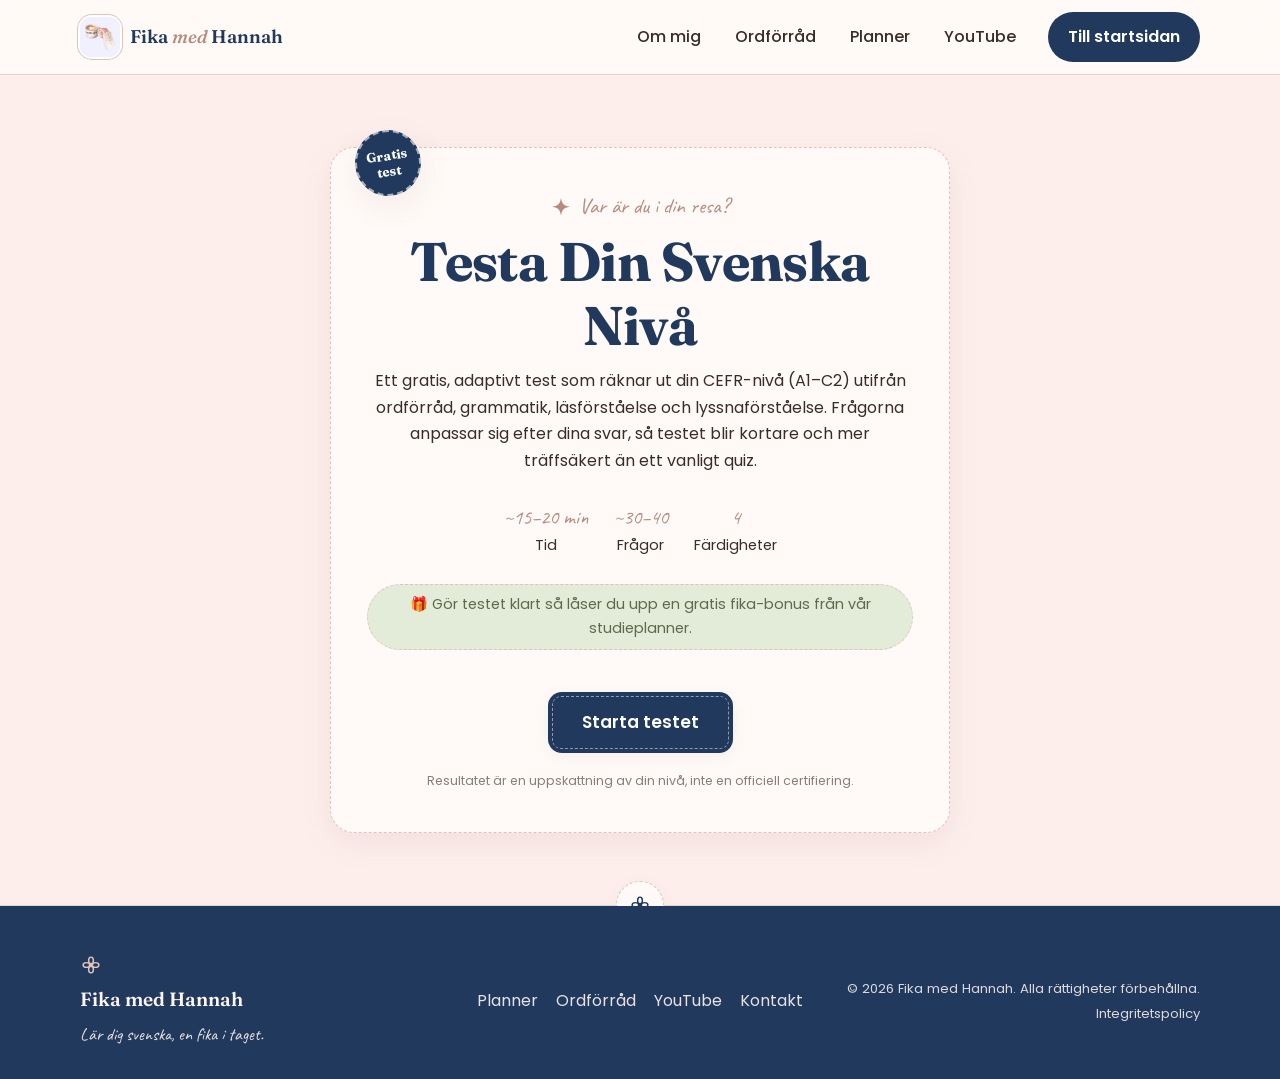
==== commit 9014a773: "updated the style" ====
--- a/level-test/index.html
+++ b/level-test/index.html
@@ -88,12 +88,11 @@
 
       <nav class="primary-nav" id="primaryNav" aria-label="Primary">
         <ul>
-          <li><a href="../index.html#home">Hem</a></li>
+          <li><a href="../index.html#about">Om mig</a></li>
+          <li><a href="../index.html#vocabulary">Ordförråd</a></li>
+          <li><a href="../index.html#planner">Planner</a></li>
           <li><a data-config-href="youtubeChannelUrl" href="#" target="_blank" rel="noopener">YouTube</a></li>
-          <li><a href="../index.html#vocabulary">Ordförråd</a></li>
-          <li><a href="../index.html#level-test">Resurser</a></li>
-          <li><a href="../index.html#about">Om mig</a></li>
-          <li><a class="nav-cta" href="../index.html#planner">Gratis planner</a></li>
+          <li><a class="nav-cta" href="../index.html">Till startsidan</a></li>
         </ul>
       </nav>
     </div>
@@ -125,7 +124,6 @@
         <!-- ============ QUESTION SCREEN ============ -->
         <div id="lt-screen-question" class="lt-card is-hidden">
           <div class="lt-progress-track"><div id="lt-progress-fill" class="lt-progress-fill" style="width:0%"></div></div>
-          <p id="lt-progress-label" class="lt-progress-label"></p>
 
           <p id="lt-category-tag" class="eyebrow"></p>
 
@@ -155,40 +153,24 @@
 
           <div id="lt-recommendation" class="lt-recommendation"></div>
 
+          <div class="lt-bonus-teaser">
+            <span aria-hidden="true">🎁</span>
+            <p>Lämna din e-post på nästa steg för att få resultatet i din inkorg och se om du är en av de första 100 som får studieplanner helt gratis.</p>
+          </div>
+
           <div class="lt-btn-row">
-            <button id="lt-reward-continue-from-results-btn" class="btn btn-primary btn-large" type="button">Fortsätt &rarr;</button>
-            <button id="lt-share-btn" class="btn btn-secondary" type="button">Dela ditt resultat</button>
+            <button id="lt-results-continue-btn" class="btn btn-primary btn-large" type="button">Fortsätt &rarr;</button>
             <button id="lt-restart-btn" class="btn btn-secondary" type="button">Gör om testet</button>
           </div>
           <p class="lt-disclaimer">Resultatet är en uppskattning av din nivå, inte en officiell certifiering.</p>
         </div>
 
-        <!-- ============ REWARD / PLANNER BONUS (backend for claim-tracking pending — honest placeholder state) ============ -->
-        <div id="lt-screen-reward" class="lt-card lt-reward is-hidden">
-          <span class="lt-sticker lt-sticker-gift" aria-hidden="true">🎁<br>Bonus</span>
-          <p class="eyebrow center"><svg class="eyebrow-icon" aria-hidden="true"><use href="#i-mug"/></svg>Bonus upplåst</p>
-          <h2>Du har låst upp en liten fika-bonus!</h2>
-          <p>Som tack för att du gjorde testet får du ett smakprov av vår studieplanner helt gratis, kopplat till din svenska nivå.</p>
-          <div class="lt-reward-visual">
-            <img src="../assets/planner-cover.jpg" alt="Cover of the Min Svenska 12-week Swedish study planner by Fika med Hannah" width="509" height="720">
-          </div>
-          <p class="lt-disclaimer">Vi håller just nu på att koppla ihop bonusen med testresultatet. Lämna din e-post på nästa steg så skickar vi den till dig så fort den är redo.</p>
-          <div class="lt-btn-row">
-            <button id="lt-email-continue-from-reward-btn" class="btn btn-primary btn-large" type="button">Fortsätt &rarr;</button>
-          </div>
-        </div>
-
-        <!-- ============ EMAIL CAPTURE (frontend-only for now — mirrors index.html's signup form) ============ -->
+        <!-- ============ EMAIL CAPTURE (claims a real first-100 spot via Supabase once configured) ============ -->
         <div id="lt-screen-email" class="lt-card lt-email is-hidden">
           <p class="eyebrow center"><svg class="eyebrow-icon" aria-hidden="true"><use href="#i-heart"/></svg>Nästan klart</p>
           <h2>Vart ska vi skicka det?</h2>
-          <p>Ange din e-post så skickar vi ditt resultat, dina rekommendationer och fika-bonusen.</p>
-
-          <!--
-            FRONTEND-ONLY FORM (same pattern as index.html's newsletter form).
-            Once the Supabase backend is wired up, this should POST to that
-            API instead of just showing a thank-you message.
-          -->
+          <p>Ange din e-post så skickar vi ditt resultat, dina rekommendationer och (om du är en av de första 100) plannern gratis.</p>
+
           <form class="lt-email-form" id="ltEmailForm" novalidate>
             <label class="sr-only" for="ltEmailInput">E-postadress</label>
             <input class="signup-input" type="email" id="ltEmailInput" name="email" placeholder="din@epost.se" autocomplete="email" required>
@@ -199,6 +181,7 @@
             <button class="btn btn-primary btn-large" type="submit">Skicka mig mitt resultat</button>
           </form>
           <p class="lt-email-message" id="ltEmailMessage" role="status" aria-live="polite"></p>
+          <a class="btn btn-primary btn-large is-hidden" id="ltPlannerDownloadBtn" href="../downloads/fika-med-hannah-study-planner.pdf" download>Ladda ner din gratis planner &darr;</a>
           <p class="lt-disclaimer">Vi använder din e-post enbart för att skicka det du bett om. Se vår <a href="../privacy-policy.html">Integritetspolicy</a>.</p>
 
           <div class="lt-btn-row is-hidden" id="ltEmailContinueRow">
@@ -235,9 +218,9 @@
 
       <nav class="footer-nav" aria-label="Footer">
         <ul>
+          <li><a href="../index.html#planner">Planner</a></li>
+          <li><a href="../index.html#vocabulary">Ordförråd</a></li>
           <li><a data-config-href="youtubeChannelUrl" href="#" target="_blank" rel="noopener">YouTube</a></li>
-          <li><a href="../index.html#planner">Gratis planner</a></li>
-          <li><a href="../index.html#vocabulary">Ordförråd</a></li>
           <li><a href="mailto:hello@fikamedhannah.com">Kontakt</a></li>
         </ul>
       </nav>
--- a/styles.css
+++ b/styles.css
@@ -282,7 +282,17 @@
   border-bottom: 1px solid var(--line);
 }
 .primary-nav li:last-child a { border-bottom: none; }
-.nav-cta { color: var(--rose-dark); font-weight: 600; }
+.primary-nav a.nav-cta {
+  justify-content: center;
+  margin-top: 10px;
+  color: #fff;
+  font-weight: 600;
+  background: var(--rose-dark);
+  border-radius: 999px;
+  padding: 12px 20px;
+  transition: background-color .18s ease, transform .18s ease;
+}
+.primary-nav a.nav-cta:hover { background: var(--rose); color: #fff; transform: translateY(-1px); }
 .nav-cta svg { width: 16px; height: 16px; }
 
 @media (min-width: 780px) {
@@ -306,14 +316,14 @@
     transition: right .2s ease;
   }
   .primary-nav a:not(.nav-cta):hover::after { right: 0; }
-  .nav-cta { border-bottom: 1.5px solid var(--rose-light); border-radius: 0; }
-  .nav-cta:hover { color: var(--rose); border-bottom-color: var(--rose); }
+  .primary-nav a.nav-cta { margin-top: 0; }
 }
 
 /* ---------- Hero ---------- */
 .hero { padding: 60px 0 76px; background: linear-gradient(180deg, var(--lavender), var(--paper) 70%); }
 .hero-inner { display: grid; gap: 48px; }
 .hero-text { max-width: 46ch; color: var(--ink); }
+.hero-meta { margin-top: 14px; font-size: 0.85rem; color: var(--rose); opacity: .85; }
 .tagline {
   font-family: var(--font-script);
   font-size: 1.7rem;
@@ -376,8 +386,10 @@
   color: var(--rose-dark);
 }
 .feature-icon svg { width: 26px; height: 26px; }
+.feature-icon-num { font-family: var(--font-heading); font-weight: 700; font-size: 1.15rem; }
 .feature-card h3 { font-size: 1.02rem; margin-bottom: 6px; }
 .feature-card p { font-size: 0.88rem; margin: 0; }
+.how-it-works-cta { margin-top: 36px; }
 
 /* ---------- About ---------- */
 .about-inner { display: grid; gap: 32px; align-items: center; }
@@ -421,6 +433,7 @@
 @media (min-width: 700px) { .level-grid { grid-template-columns: repeat(3, 1fr); } }
 
 .level-card {
+  min-width: 0;
   background: var(--paper);
   border: 1.5px dashed var(--rose-light);
   border-radius: var(--radius-md);
@@ -446,7 +459,7 @@
   border: 1.5px dashed rgba(255,255,255,.55);
   font-size: 0.9rem;
 }
-.level-card p { font-size: 0.9rem; margin: 0; color: var(--ink); }
+.level-card p { font-size: 0.9rem; margin: 0; color: var(--ink); overflow-wrap: break-word; }
 
 /* CTA panel promoting the level test, sits below the level grid */
 .lt-cta-panel {
@@ -575,6 +588,19 @@
 }
 
 /* ---------- Vocabulary ---------- */
+.vocab-stat {
+  display: inline-flex;
+  align-items: baseline;
+  gap: 8px;
+  margin: 10px 0 0;
+  padding: 10px 18px;
+  background: var(--sage);
+  border: 1.5px dashed var(--rose-light);
+  border-radius: 999px;
+  font-size: 0.88rem;
+  color: var(--sage-ink);
+}
+.vocab-stat-number { flex-shrink: 0; white-space: nowrap; font-family: var(--font-heading); font-weight: 700; font-size: 1.15rem; color: var(--rose-dark); }
 .vocab-grid {
   display: grid;
   gap: 26px;
@@ -650,13 +676,9 @@
   text-align: center;
   color: var(--rose-dark);
 }
+.video-placeholder-icon { width: 40px; height: 40px; margin: 0 auto 12px; color: var(--rose); }
 .video-placeholder p { margin: 0 0 6px; font-size: 1.1rem; }
 .video-placeholder-sub { font-size: 0.85rem; color: var(--rose); }
-.video-placeholder-sub code {
-  background: var(--blush);
-  padding: 2px 6px;
-  border-radius: 6px;
-}
 
 /* ---------- Signup ---------- */
 .signup-inner {
--- a/assets/css/level-test.css
+++ b/assets/css/level-test.css
@@ -78,13 +78,6 @@
   border-radius: 999px;
   transition: width 0.4s ease;
 }
-.lt-progress-label {
-  font-family: var(--font-script);
-  font-size: 1.05rem;
-  color: var(--rose);
-  text-align: center;
-  margin: -12px 0 22px;
-}
 
 /* ---------- Question screen ---------- */
 .lt-passage, .lt-audio {
@@ -193,19 +186,20 @@
   .lt-skill-grid { grid-template-columns: 1fr 1fr; gap: 12px; }
 }
 
-/* ---------- Reward / bonus unlock screen ---------- */
-.lt-reward { text-align: center; }
-.lt-reward h2 { margin-bottom: 10px; }
-.lt-sticker-gift { font-size: 1.3rem; line-height: 1.15; padding-top: 4px; }
-.lt-reward-visual { display: flex; justify-content: center; margin: 22px 0; }
-.lt-reward-visual img {
-  width: 160px;
-  height: auto;
-  border-radius: var(--radius-sm);
-  border: 1.5px dashed var(--rose-light);
-  box-shadow: var(--shadow-softer);
-  transform: rotate(-2deg);
-}
+/* ---------- Bonus teaser (shown inline on the results screen) ---------- */
+.lt-bonus-teaser {
+  display: flex;
+  gap: 14px;
+  align-items: center;
+  background: var(--blush);
+  border: 1.5px dashed var(--rose-light);
+  border-radius: var(--radius-md);
+  padding: 16px 20px;
+  margin-bottom: 26px;
+  font-size: 0.95rem;
+}
+.lt-bonus-teaser span { font-size: 1.6rem; flex-shrink: 0; }
+.lt-bonus-teaser p { margin: 0; }
 
 /* ---------- Email capture screen ---------- */
 .lt-email { text-align: center; }
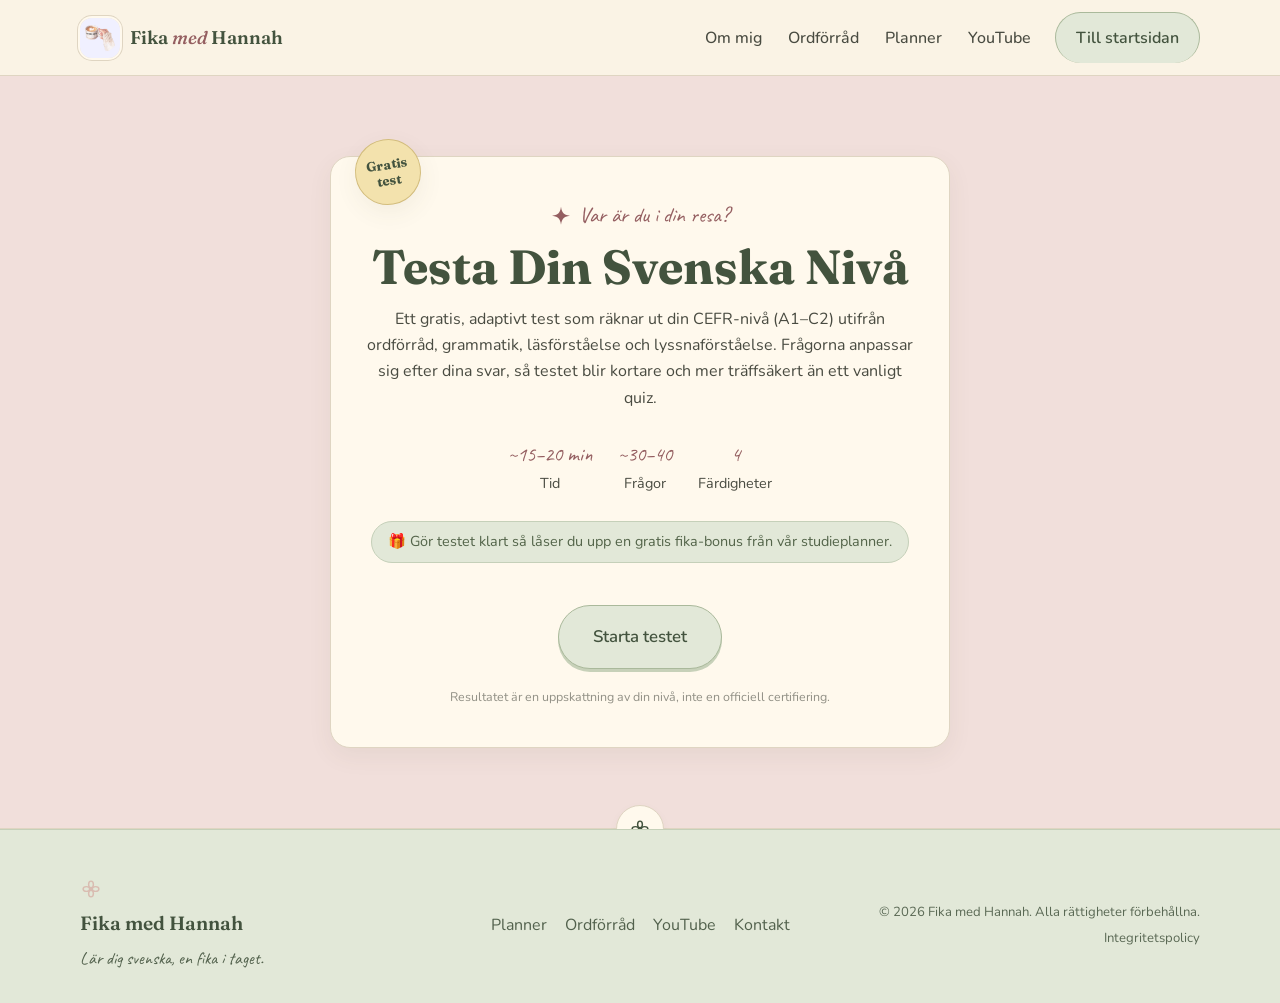
==== commit b5f4bb59: "Refresh cozy website design and episode library" ====
--- a/level-test/index.html
+++ b/level-test/index.html
@@ -17,14 +17,14 @@
 
   <link rel="preconnect" href="https://fonts.googleapis.com">
   <link rel="preconnect" href="https://fonts.gstatic.com" crossorigin>
-  <link href="https://fonts.googleapis.com/css2?family=Fraunces:opsz,wght@9..144,500;9..144,600;9..144,700&family=Poppins:wght@400;500;600;700&family=Caveat:wght@600&display=swap" rel="stylesheet">
+  <link href="https://fonts.googleapis.com/css2?family=Fraunces:opsz,wght@9..144,500;9..144,600;9..144,700&family=Nunito:wght@400;500;600;700;800&family=Caveat:wght@600&display=swap" rel="stylesheet">
 
   <link rel="stylesheet" href="../styles.css">
   <link rel="stylesheet" href="../assets/css/level-test.css">
 </head>
 <body>
 
-  <!-- Hand-drawn icon sprite — same set as index.html, plus i-book/i-headphones for this page's skill categories -->
+  <!-- Hand-drawn icon sprite - same set as index.html, plus i-book/i-headphones for this page's skill categories -->
   <svg aria-hidden="true" style="position:absolute;width:0;height:0;overflow:hidden">
     <defs>
       <symbol id="i-flower" viewBox="0 0 24 24">
@@ -76,7 +76,7 @@
   <!-- ============ HEADER / NAV (same as index.html, links point back home) ============ -->
   <header class="site-header" id="siteHeader">
     <div class="wrap header-inner">
-      <a class="brand" href="../index.html" aria-label="Fika med Hannah — home">
+      <a class="brand" href="../index.html" aria-label="Fika med Hannah - home">
         <img class="brand-mark" src="../assets/logo.png" alt="" width="40" height="40">
         <span class="brand-name">Fika <em>med</em> Hannah</span>
       </a>
@@ -152,6 +152,11 @@
           <ul id="lt-skill-grid" class="lt-skill-grid" role="list"></ul>
 
           <div id="lt-recommendation" class="lt-recommendation"></div>
+
+          <details class="lt-review" id="lt-review">
+            <summary id="lt-review-summary">Se alla frågor och rätta svar</summary>
+            <ol id="lt-review-list" class="lt-review-list"></ol>
+          </details>
 
           <div class="lt-bonus-teaser">
             <span aria-hidden="true">🎁</span>
--- a/styles.css
+++ b/styles.css
@@ -1,36 +1,38 @@
 /* =========================================================
-   Fika med Hannah — stylesheet
+   Fika med Hannah - stylesheet
    Cute, premium, editorial Scandinavian planner design. Mobile-first.
    ========================================================= */
 
 :root {
   /* ---- Brand colors (kept consistent with existing Fika med Hannah brand art) ---- */
-  --ink: #3a2c28;            /* body text */
-  --paper: #fffaf7;          /* cards / cream white */
-  --cream: #faf5ef;          /* warm beige background */
-  --blush: #fdeeec;          /* pastel pink background */
-  --lavender: #eceafc;       /* soft alt background */
-  --sage: #e3ebd9;           /* sage green background tint */
-  --sage-ink: #5c6b4d;       /* sage green text/icon accent */
-  --rose: #b58b7f;           /* muted red / rose accent (script text, hearts, hover pop) */
-  --rose-dark: #21395c;      /* deep navy — headings, primary buttons, nav (matches the planner's cover branding) */
-  --rose-light: #dec5bb;     /* soft border / secondary accent */
-  --line: #e6d3c9;           /* hairline borders */
-  --sky: #a9c6de;            /* gingham washi-tape check (matches the planner's blue tape) */
-  --sky-light: #e3eef6;      /* gingham washi-tape base */
+  --ink: #494b41;
+  --paper: #fff9ed;
+  --cream: #faf3e5;
+  --blush: #f1dfdb;
+  --lavender: #e5edf0;
+  --sage: #e2e8d8;
+  --sage-ink: #536449;
+  --rose: #945e60;
+  --rose-dark: #43533e;
+  --rose-light: #d9bcb1;
+  --line: #dfd5c2;
+  --sky: #afc5cf;
+  --sky-light: #e6eef0;
+  --butter: #f3e2ad;
+  --blue-ink: #4d6875;
 
   /* ---- Type ---- */
   --font-heading: 'Fraunces', Georgia, serif;
-  --font-body: 'Poppins', -apple-system, BlinkMacSystemFont, 'Segoe UI', sans-serif;
+  --font-body: 'Nunito', sans-serif;
   --font-script: 'Caveat', cursive;
 
   /* ---- Layout ---- */
   --max-width: 1160px;
-  --radius-lg: 24px;
-  --radius-md: 16px;
-  --radius-sm: 10px;
-  --shadow-soft: 0 10px 30px rgba(143, 107, 96, 0.10);
-  --shadow-softer: 0 4px 14px rgba(143, 107, 96, 0.08);
+  --radius-lg: 20px;
+  --radius-md: 14px;
+  --radius-sm: 8px;
+  --shadow-soft: 0 8px 24px rgba(78, 83, 59, 0.07);
+  --shadow-softer: 0 3px 10px rgba(78, 83, 59, 0.04);
 }
 
 /* ---------- Reset ---------- */
@@ -38,10 +40,7 @@
 html { scroll-behavior: smooth; }
 body {
   margin: 0;
-  background-color: var(--paper);
-  /* faint dot-grid, like planner paper */
-  background-image: radial-gradient(var(--rose-light) 1px, transparent 1px);
-  background-size: 22px 22px;
+  background-color: var(--cream);
   color: var(--ink);
   font-family: var(--font-body);
   line-height: 1.65;
@@ -57,10 +56,10 @@
   color: var(--rose-dark);
   line-height: 1.18;
   margin: 0 0 14px;
-  letter-spacing: -0.01em;
-}
-h1 { font-size: clamp(2.1rem, 5vw + 1rem, 3.4rem); }
-h2 { font-size: clamp(1.6rem, 3vw + 1rem, 2.35rem); }
+  letter-spacing: 0;
+}
+h1 { font-size: 3rem; }
+h2 { font-size: 2.25rem; }
 h2 em, h1 em { font-style: italic; color: var(--rose); }
 h3 { font-size: 1.15rem; }
 p { margin: 0 0 12px; }
@@ -103,7 +102,7 @@
   padding: 0 20px;
 }
 
-.section { padding: 72px 0; }
+.section { padding: 80px 0; scroll-margin-top: 90px; }
 .alt-bg { background-image: none; background-color: var(--blush); }
 
 .section-head { max-width: 56ch; margin: 0 0 40px; }
@@ -121,6 +120,37 @@
 }
 .eyebrow-icon { width: 20px; height: 20px; flex-shrink: 0; color: var(--rose); }
 
+.section-doodled { position: relative; }
+.section-doodles {
+  position: absolute;
+  top: 18px;
+  left: 50%;
+  transform: translateX(-50%);
+  width: 100%;
+  max-width: var(--max-width);
+  height: 44px;
+  padding: 0 24px;
+  display: flex;
+  align-items: center;
+  justify-content: space-between;
+  pointer-events: none;
+  user-select: none;
+}
+.doodle-cluster { display: flex; align-items: center; gap: 12px; }
+.doodle { display: block; width: 36px; height: 36px; flex-shrink: 0; color: var(--rose); opacity: .6; transform: rotate(-12deg); }
+.doodle-flower { width: 44px; height: 44px; color: #b58075; transform: rotate(14deg); }
+.doodle-heart { transform: rotate(12deg); }
+.doodle-spark { width: 22px; height: 22px; color: #b48a36; transform: rotate(8deg); }
+.doodle-blue { color: var(--blue-ink); transform: rotate(12deg); }
+.doodle-sage { color: var(--sage-ink); }
+@media (max-width: 780px) {
+  .section-doodles { top: 8px; height: 30px; padding-inline: 20px; }
+  .doodle { width: 26px; height: 26px; }
+  .doodle-flower { width: 30px; height: 30px; }
+  .doodle-spark { width: 16px; height: 16px; }
+  .doodle-cluster { gap: 8px; }
+}
+
 /* small decorative squiggle used under the hero tagline */
 .tagline-swirl { display: block; width: 150px; height: 12px; color: var(--rose-light); margin: -6px 0 18px; }
 
@@ -147,7 +177,7 @@
   transform: translate(-50%, -50%);
   width: 48px; height: 48px;
   background: var(--paper);
-  border: 1.5px dashed var(--rose-light);
+  border: 1px solid var(--line);
   border-radius: 50%;
   display: flex;
   align-items: center;
@@ -177,20 +207,13 @@
 .btn-primary {
   position: relative;
   padding: 14px 28px;
-  border-radius: 14px;
-  background: var(--rose-dark);
-  color: #fff;
-  box-shadow: var(--shadow-softer);
-}
-.btn-primary::after {
-  content: '';
-  position: absolute;
-  inset: 4px;
-  border: 1.5px dashed rgba(255, 255, 255, 0.5);
-  border-radius: 9px;
-  pointer-events: none;
-}
-.btn-primary:hover { background: var(--rose); transform: translateY(-2px) rotate(-1deg); box-shadow: var(--shadow-soft); }
+  border-radius: 999px;
+  background: var(--sage);
+  color: var(--rose-dark);
+  border: 1px solid #aab99b;
+  box-shadow: 0 3px 0 #c7d1b9;
+}
+.btn-primary:hover { background: #d1ddc4; transform: translateY(-2px); box-shadow: 0 5px 0 #c7d1b9; }
 
 /* secondary CTAs read as quiet editorial links, not competing buttons */
 .btn-secondary {
@@ -198,7 +221,6 @@
   color: var(--rose-dark);
   border-bottom: 2px solid var(--rose-light);
 }
-.btn-secondary::before { content: '\25B8\0020'; color: var(--rose); }
 .btn-secondary:hover { color: var(--rose); border-bottom-color: var(--rose); transform: translateX(2px); }
 
 .btn-large { padding: 17px 34px; font-size: 1.05rem; }
@@ -210,8 +232,8 @@
   position: sticky;
   top: 0;
   z-index: 100;
-  background: rgba(255, 250, 247, 0.92);
-  backdrop-filter: saturate(180%) blur(8px);
+  background: rgba(250, 243, 229, 0.97);
+  backdrop-filter: blur(8px);
   border-bottom: 1px solid var(--line);
 }
 .header-inner {
@@ -226,7 +248,7 @@
   width: 40px; height: 40px;
   border-radius: 12px;
   object-fit: cover;
-  box-shadow: 0 0 0 2px #fff, 0 0 0 3px var(--rose-light);
+  box-shadow: 0 0 0 2px var(--paper), 0 0 0 3px var(--line);
 }
 .brand-name {
   font-family: var(--font-heading);
@@ -285,17 +307,18 @@
 .primary-nav a.nav-cta {
   justify-content: center;
   margin-top: 10px;
-  color: #fff;
+  color: var(--rose-dark);
   font-weight: 600;
-  background: var(--rose-dark);
+  background: var(--sage);
+  border: 1px solid #aab99b;
   border-radius: 999px;
   padding: 12px 20px;
   transition: background-color .18s ease, transform .18s ease;
 }
-.primary-nav a.nav-cta:hover { background: var(--rose); color: #fff; transform: translateY(-1px); }
+.primary-nav a.nav-cta:hover { background: #d1ddc4; color: var(--rose-dark); transform: translateY(-1px); }
 .nav-cta svg { width: 16px; height: 16px; }
 
-@media (min-width: 780px) {
+@media (min-width: 1000px) {
   .nav-toggle { display: none; }
   .primary-nav {
     position: static;
@@ -304,7 +327,7 @@
     border: none;
     overflow: visible;
   }
-  .primary-nav ul { flex-direction: row; align-items: center; gap: 30px; padding: 0; }
+  .primary-nav ul { flex-direction: row; align-items: center; gap: 22px; padding: 0; }
   .primary-nav a { border: none; padding: 6px 2px; position: relative; }
   .primary-nav a:not(.nav-cta)::after {
     content: '';
@@ -320,49 +343,41 @@
 }
 
 /* ---------- Hero ---------- */
-.hero { padding: 60px 0 76px; background: linear-gradient(180deg, var(--lavender), var(--paper) 70%); }
-.hero-inner { display: grid; gap: 48px; }
-.hero-text { max-width: 46ch; color: var(--ink); }
-.hero-meta { margin-top: 14px; font-size: 0.85rem; color: var(--rose); opacity: .85; }
+.hero { padding: 0 0 28px; background: var(--cream); text-align: center; }
+.hero-inner { display: grid; gap: 12px; justify-items: center; padding-top: 20px; }
+.hero-copy { max-width: 710px; }
+.hero h1 { font-size: 3.5rem; margin: 6px 0 10px; }
+.hero h1 em { color: var(--rose); }
+.hero-text { max-width: 58ch; color: var(--ink); margin: 18px auto 0; }
+.hero-meta { margin: 18px 0 0; font-size: 0.85rem; color: var(--sage-ink); }
+.hero .button-row { justify-content: center; margin-top: 22px; gap: 24px; }
+.hero .tagline-swirl { margin: 5px auto 0; color: var(--rose-light); }
+.hero .eyebrow { font-size: 1.15rem; }
 .tagline {
   font-family: var(--font-script);
-  font-size: 1.7rem;
+  font-size: 1.9rem;
   color: var(--rose);
   margin: 0 0 2px;
 }
-.hero-visual {
-  position: relative;
-  justify-self: center;
-  max-width: 400px;
-}
-.hero-visual::before {
-  content: '';
-  position: absolute;
-  top: -14px; left: 50%;
-  width: 92px; height: 34px;
-  transform: translateX(-50%) rotate(-5deg);
-  background: repeating-linear-gradient(45deg, var(--rose-light), var(--rose-light) 6px, transparent 6px, transparent 12px), var(--blush);
-  opacity: .9;
-  border-radius: 3px;
-  box-shadow: var(--shadow-softer);
-  z-index: 1;
-}
-.hero-visual img {
-  position: relative;
-  background: var(--paper);
-  border-radius: var(--radius-lg);
-  box-shadow: var(--shadow-soft);
-  border: 1px solid var(--line);
-  padding: 14px 14px 26px;
-  transform: rotate(-2deg);
-  transition: transform .3s ease;
-}
-.hero-visual:hover img { transform: rotate(0deg) scale(1.015); }
-
-@media (min-width: 860px) {
-  .hero-inner { grid-template-columns: 1.15fr 0.85fr; align-items: center; }
-  .hero-visual { justify-self: end; max-width: none; }
-}
+.hero-banner {
+  display: block;
+  width: 100%;
+  max-width: 2172px;
+  margin: 0 auto;
+}
+.hero-banner img {
+  width: 100%;
+  height: auto;
+  aspect-ratio: 3 / 1;
+  object-fit: contain;
+}
+.learning-paths { background: var(--sage); border-block: 1px solid #cad5be; }
+.learning-paths .wrap { display: grid; grid-template-columns: repeat(3, minmax(0, 1fr)); }
+.learning-paths a { display: flex; align-items: center; justify-content: center; gap: 14px; padding: 18px 12px; font-weight: 700; color: var(--rose-dark); }
+.learning-paths a + a { border-left: 1px solid #cad5be; }
+.learning-paths img { width: 42px; height: 42px; }
+.learning-paths a:hover { background: #d6e0cd; }
+.learning-paths a > span:last-child { margin-left: 8px; }
 
 /* ---------- Features ---------- */
 .feature-grid {
@@ -373,7 +388,11 @@
 }
 @media (min-width: 700px) { .feature-grid { grid-template-columns: repeat(4, 1fr); } }
 
-.feature-card { padding: 0 6px; }
+.features { background: var(--paper); }
+.feature-card { padding: 0 12px; }
+.feature-card:nth-child(2) .feature-icon { background: var(--sky-light); color: var(--blue-ink); }
+.feature-card:nth-child(3) .feature-icon { background: var(--butter); }
+.feature-card:nth-child(4) .feature-icon { background: var(--sage); }
 .feature-icon {
   display: flex;
   align-items: center;
@@ -381,7 +400,7 @@
   width: 56px; height: 56px;
   margin: 0 auto 14px;
   background: var(--blush);
-  border: 1.5px dashed var(--rose-light);
+  border: 1px solid var(--line);
   border-radius: 50%;
   color: var(--rose-dark);
 }
@@ -392,12 +411,15 @@
 .how-it-works-cta { margin-top: 36px; }
 
 /* ---------- About ---------- */
-.about-inner { display: grid; gap: 32px; align-items: center; }
+.about { background: var(--blush); border-block: 1px solid var(--rose-light); }
+.about-inner { display: grid; gap: 48px; align-items: center; }
 .about-photo {
   position: relative;
+  width: 100%;
   max-width: 300px;
   margin: 0 auto;
 }
+.about-photo picture { display: block; }
 .about-photo::before {
   content: '';
   position: absolute;
@@ -411,6 +433,9 @@
 }
 .about-photo img {
   position: relative;
+  width: 100%;
+  height: auto;
+  object-fit: contain;
   border-radius: var(--radius-lg);
   box-shadow: var(--shadow-softer);
   border: 1px solid var(--line);
@@ -442,9 +467,12 @@
   box-shadow: var(--shadow-softer);
   transition: transform .18s ease, box-shadow .18s ease;
 }
-.level-card:nth-child(odd) { transform: rotate(-1deg); }
-.level-card:nth-child(even) { transform: rotate(1deg); }
-.level-card:hover { transform: translateY(-4px) rotate(0deg); box-shadow: var(--shadow-soft); }
+.level-test { background: var(--sky-light); }
+.level-card { border-style: solid; border-color: #c7d5d8; box-shadow: none; }
+.level-card:nth-child(-n + 2) { background: var(--paper); }
+.level-card:nth-child(n + 3):nth-child(-n + 4) { background: #edf0e4; }
+.level-card:nth-child(n + 5) { background: #f4e6df; }
+.level-card:hover { transform: translateY(-3px); box-shadow: var(--shadow-soft); }
 .level-tag {
   display: flex;
   align-items: center;
@@ -453,23 +481,21 @@
   margin: 0 auto 12px;
   font-family: var(--font-heading);
   font-weight: 700;
-  color: #fff;
-  background: var(--rose-dark);
+  color: var(--blue-ink);
+  background: var(--sky-light);
   border-radius: 50%;
-  border: 1.5px dashed rgba(255,255,255,.55);
+  border: 1px solid #bacdd4;
   font-size: 0.9rem;
 }
 .level-card p { font-size: 0.9rem; margin: 0; color: var(--ink); overflow-wrap: break-word; }
 
 /* CTA panel promoting the level test, sits below the level grid */
 .lt-cta-panel {
-  max-width: 560px;
+  max-width: 680px;
   margin: 0 auto;
   padding: 32px 30px;
-  background: var(--paper);
-  border: 1.5px dashed var(--rose-light);
-  border-radius: var(--radius-lg);
-  box-shadow: var(--shadow-soft);
+  background: transparent;
+  border-top: 1px solid #bacdd4;
 }
 .lt-cta-panel h3 { margin-bottom: 10px; }
 .lt-cta-panel p { margin-bottom: 14px; }
@@ -478,7 +504,7 @@
   margin-bottom: 18px;
   padding: 8px 16px;
   background: var(--sage);
-  border: 1.5px dashed var(--rose-light);
+  border: 1px solid #c5d0b9;
   border-radius: 999px;
   font-size: 0.9rem;
   color: var(--sage-ink);
@@ -486,10 +512,9 @@
 
 /* ---------- Planner feature ---------- */
 .planner-feature {
-  background: radial-gradient(circle at 20% 20%, var(--blush), var(--cream) 60%);
+  background: var(--cream);
   padding: 76px 0;
-  border-top: 2px dashed var(--rose-light);
-  border-bottom: 2px dashed var(--rose-light);
+  border-block: 1px solid var(--line);
 }
 .planner-inner { display: grid; gap: 40px; align-items: center; }
 .planner-visual {
@@ -528,10 +553,10 @@
   font-size: 0.95rem;
   line-height: 1.15;
   text-align: center;
-  color: #fff;
-  background: var(--rose-dark);
+  color: var(--rose-dark);
+  background: var(--butter);
   border-radius: 50%;
-  border: 2px dashed rgba(255, 255, 255, .6);
+  border: 1px solid #d3bd7d;
   box-shadow: var(--shadow-soft);
   transform: rotate(-9deg);
 }
@@ -579,7 +604,7 @@
   font-size: 0.92rem;
   padding: 12px 16px;
   background: var(--blush);
-  border: 1.5px dashed var(--rose-light);
+  border: 1px solid var(--rose-light);
   border-radius: var(--radius-md);
 }
 @media (min-width: 860px) {
@@ -588,54 +613,82 @@
 }
 
 /* ---------- Vocabulary ---------- */
-.vocab-stat {
-  display: inline-flex;
-  align-items: baseline;
-  gap: 8px;
-  margin: 10px 0 0;
-  padding: 10px 18px;
-  background: var(--sage);
-  border: 1.5px dashed var(--rose-light);
-  border-radius: 999px;
-  font-size: 0.88rem;
-  color: var(--sage-ink);
-}
-.vocab-stat-number { flex-shrink: 0; white-space: nowrap; font-family: var(--font-heading); font-weight: 700; font-size: 1.15rem; color: var(--rose-dark); }
-.vocab-grid {
-  display: grid;
-  gap: 26px;
-  grid-template-columns: 1fr;
-  margin-bottom: 34px;
-}
-@media (min-width: 700px) { .vocab-grid { grid-template-columns: repeat(3, 1fr); } }
-
-.vocab-card {
-  position: relative;
-  background: var(--paper);
-  border: 1.5px dashed var(--rose-light);
-  border-radius: var(--radius-md);
-  padding: 30px 22px 26px;
-  text-align: center;
-  box-shadow: var(--shadow-softer);
-  transition: transform .18s ease, box-shadow .18s ease;
-}
-.vocab-card::before {
-  content: '';
-  position: absolute;
-  top: -10px; left: 50%;
-  width: 60px; height: 24px;
-  transform: translateX(-50%) rotate(-4deg);
-  background: repeating-linear-gradient(45deg, var(--sage), var(--sage) 5px, transparent 5px, transparent 10px), var(--lavender);
-  opacity: .9;
-  border-radius: 3px;
-  box-shadow: var(--shadow-softer);
-}
-.vocab-card:nth-child(1) { transform: rotate(-1.2deg); }
-.vocab-card:nth-child(2) { transform: rotate(0.8deg); }
-.vocab-card:nth-child(3) { transform: rotate(-0.6deg); }
-.vocab-card:hover { transform: translateY(-5px) rotate(0deg); box-shadow: var(--shadow-soft); }
-.vocab-card img { margin: 0 auto 14px; }
-.vocab-card p { font-size: 0.92rem; }
+.vocabulary { background: #edf0e4; }
+.vocabulary [hidden] { display: none !important; }
+.vocabulary h2, .vocabulary h3 { letter-spacing: 0; }
+.vocab-heading { display: flex; justify-content: space-between; align-items: center; gap: 32px; margin-bottom: 32px; }
+.vocab-heading .section-head { max-width: 620px; margin: 0; }
+.vocab-heading .section-head > p:last-child { margin: 16px 0 0; }
+.vocab-goal { display: flex; flex-direction: column; flex-shrink: 0; border-left: 1px solid #cbd5c1; padding-left: 32px; color: var(--sage-ink); font-size: .85rem; margin: 0; }
+.vocab-goal strong { font: 600 2.8rem/1.2 var(--font-heading); color: var(--rose-dark); margin-bottom: 8px; }
+.vocab-featured { display: flex; align-items: center; gap: 20px; padding: 20px 0; border-top: 1px solid #cbd5c1; border-bottom: 1px solid #cbd5c1; margin-bottom: 28px; }
+.vocab-featured > img { width: 64px; height: 64px; flex-shrink: 0; }
+.vocab-featured-copy { flex: 1; min-width: 0; }
+.vocab-kicker { color: var(--sage-ink); font-size: .75rem; font-weight: 600; margin-bottom: 8px; }
+.vocab-kicker > span:first-child { margin: 0 8px; color: #a0ad94; }
+.vocab-featured h3 { font-size: 1.35rem; margin-bottom: 6px; }
+.vocab-featured-copy > p:last-child { margin: 0; font-size: .88rem; }
+.vocab-featured .btn { flex-shrink: 0; }
+.vocab-library-heading { display: flex; align-items: baseline; justify-content: space-between; gap: 16px; margin-bottom: 18px; }
+.vocab-library-heading h3 { margin: 0; font-size: 1.4rem; }
+.vocab-library-count { color: var(--sage-ink); font-size: .8rem; }
+.vocab-toolbar { display: grid; grid-template-columns: minmax(0, 1fr) minmax(0, 180px); gap: 12px; margin-bottom: 20px; align-items: end; }
+.vocab-search { min-width: 0; }
+.vocab-search input, .vocab-select select { width: 100%; min-height: 48px; border: 1px solid #bdc7b4; border-radius: var(--radius-sm); background: var(--paper); color: var(--ink); font: .95rem var(--font-body); padding: 12px; }
+.vocab-search input::placeholder { color: #666c62; opacity: 1; }
+.vocab-select { display: grid; gap: 5px; min-width: 0; }
+.vocab-select > span { font-size: .72rem; font-weight: 600; color: var(--sage-ink); }
+.vocab-select select:focus-visible { outline: 3px solid var(--rose); outline-offset: 3px; }
+.episode-grid { display: grid; grid-template-columns: repeat(4, minmax(0, 1fr)); gap: 14px; }
+.episode-card { display: flex; flex-direction: column; min-width: 0; padding: 16px; background: var(--paper); border: 1px solid #d5dccf; border-radius: var(--radius-md); transition: border-color .18s ease, box-shadow .18s ease; }
+.episode-card[data-topic="Mat & kök"] .episode-card-top { background: #f3e5c5; }
+.episode-card[data-topic="Väder & årstider"] .episode-card-top { background: var(--sky-light); }
+.episode-card[data-topic="Arbetsliv & teknik"] .episode-card-top { background: var(--blush); }
+.episode-card:hover, .episode-card:focus-within { border-color: var(--sage-ink); box-shadow: 0 4px 16px rgba(60, 80, 45, .07); }
+.episode-card-top { display: flex; justify-content: space-between; align-items: center; gap: 12px; margin: -16px -16px 12px; padding: 12px 16px; background: var(--sage); border-radius: var(--radius-md) var(--radius-md) 0 0; }
+.episode-card-top img { width: 40px; height: 40px; }
+.episode-number { display: flex; align-items: baseline; gap: 6px; font-size: .7rem; color: var(--sage-ink); }
+.episode-number strong { font: 500 1.35rem/1.2 var(--font-heading); color: var(--rose-dark); }
+.episode-topic { align-self: flex-start; font-size: .7rem; font-weight: 500; color: #47553b; background: #edf2e8; border-radius: 4px; padding: 3px 8px; margin-bottom: 8px; }
+.episode-card h3 { font-size: 1.05rem; line-height: 1.35; overflow-wrap: anywhere; margin-bottom: 8px; }
+.episode-card > p { font-size: .8rem; color: #666c62; margin-bottom: 12px; }
+.episode-link { display: flex; justify-content: space-between; align-items: center; gap: 12px; margin-top: auto; padding-top: 10px; min-height: 44px; border-top: 1px solid #e5e9e1; color: var(--rose-dark); font-size: .8rem; font-weight: 600; }
+.episode-link:hover { text-decoration: underline; }
+.episode-link-format { white-space: nowrap; color: var(--sage-ink); font-size: .7rem; font-weight: 400; }
+.episode-link-format > span { margin-left: 6px; font-size: 1rem; }
+.vocab-library-footer { display: flex; justify-content: space-between; align-items: center; gap: 16px; padding: 20px 0; }
+.vocab-library-footer > p { color: var(--sage-ink); font-size: .78rem; margin: 0; }
+.episode-pagination { display: flex; gap: 12px; align-items: center; font-size: .78rem; }
+.episode-pagination button { display: grid; place-items: center; width: 44px; height: 44px; border: 1px solid #bdc7b4; border-radius: var(--radius-sm); background: var(--paper); color: var(--rose-dark); font-size: 1.2rem; }
+.episode-pagination button:disabled { opacity: .4; cursor: default; }
+.vocab-empty { text-align: center; padding: 40px 16px; border-block: 1px solid #d5dccf; }
+.vocab-empty p { font-size: .9rem; }
+.vocab-next { margin: 0; padding-top: 18px; border-top: 1px solid #cbd5c1; color: var(--sage-ink); font-size: .8rem; text-align: center; }
+.vocab-next span { margin: 0 8px; }
+@media (max-width: 1100px) {
+  .episode-grid { grid-template-columns: repeat(3, minmax(0, 1fr)); }
+}
+@media (max-width: 900px) {
+  .vocab-goal { display: none; }
+  .vocab-featured { flex-wrap: wrap; }
+  .vocab-featured .btn { margin-left: 84px; }
+  .episode-grid { grid-template-columns: repeat(2, minmax(0, 1fr)); }
+}
+@media (max-width: 560px) {
+  .vocab-heading { margin-bottom: 24px; }
+  .vocab-featured { gap: 16px; padding-block: 20px; }
+  .vocab-featured > img { width: 48px; height: 48px; }
+  .vocab-featured h3 { font-size: 1.25rem; }
+  .vocab-kicker { font-size: .68rem; }
+  .vocab-kicker > span:first-child { margin-inline: 3px; }
+  .vocab-featured .btn { margin-left: 64px; max-width: calc(100% - 64px); }
+  .vocab-toolbar { grid-template-columns: minmax(0, 1fr); }
+  .vocab-search input { font-size: .8rem; }
+  .vocab-select select { font-size: .8rem; padding-left: 8px; }
+  .episode-grid { grid-template-columns: minmax(0, 1fr); gap: 14px; }
+  .vocab-library-footer { flex-wrap: wrap; }
+  .vocab-next { font-size: .75rem; }
+}
 
 .vocab-cta, .planner-cta { display: flex; flex-direction: column; align-items: center; gap: 10px; }
 .soon-badge {
@@ -681,15 +734,18 @@
 .video-placeholder-sub { font-size: 0.85rem; color: var(--rose); }
 
 /* ---------- Signup ---------- */
+.signup {
+  background-color: var(--blush);
+  background-image: linear-gradient(90deg, rgba(255, 249, 237, .24) 50%, transparent 50%), linear-gradient(rgba(255, 249, 237, .24) 50%, transparent 50%);
+  background-size: 32px 32px;
+  border-top: 1px solid var(--rose-light);
+}
 .signup-inner {
   max-width: 520px;
   margin: 0 auto;
   text-align: center;
-  background: var(--paper);
-  border: 1.5px dashed var(--rose-light);
-  border-radius: var(--radius-lg);
+  background: transparent;
   padding: 40px 32px;
-  box-shadow: var(--shadow-softer);
 }
 .signup-form {
   display: flex;
@@ -701,6 +757,7 @@
   .signup-form { flex-direction: row; }
 }
 .signup-input {
+  min-width: 0;
   flex: 1;
   padding: 13px 18px;
   border-radius: 12px;
@@ -720,8 +777,9 @@
 
 /* ---------- Footer ---------- */
 .site-footer {
-  background: var(--rose-dark);
-  color: #fdf5f2;
+  background: var(--sage);
+  color: var(--rose-dark);
+  border-top: 1px solid #c5d0b9;
   padding: 48px 0 30px;
   position: relative;
 }
@@ -761,6 +819,33 @@
   .footer-legal { text-align: right; }
 }
 
+@media (max-width: 780px) {
+  h1 { font-size: 2.25rem; }
+  h2 { font-size: 1.8rem; }
+  .section { padding: 56px 0; }
+  .hero h1 { font-size: 2.8rem; }
+  .hero .tagline { font-size: 1.65rem; }
+  .learning-paths a { gap: 8px; font-size: .85rem; padding: 14px 8px; }
+  .learning-paths img { width: 32px; height: 32px; }
+  .learning-paths a > span:last-child { display: none; }
+}
+@media (max-width: 480px) {
+  .privacy-page h1 { font-size: 1.8rem; }
+  .hero { padding: 0 0 28px; }
+  .hero h1 { font-size: 2rem; }
+  .hero .eyebrow { font-size: 1rem; }
+  .hero .tagline { font-size: 1.4rem; }
+  .hero-text { font-size: .95rem; margin-top: 14px; }
+  .hero-meta { font-size: .78rem; margin-top: 14px; }
+  .hero .button-row { margin-top: 16px; }
+  .hero .btn-large { padding: 14px 22px; font-size: .95rem; }
+  .learning-paths .wrap { padding-inline: 12px; }
+  .learning-paths a { flex-direction: column; text-align: center; line-height: 1.3; }
+  .brand-name { font-size: 1.05rem; }
+  .lt-cta-panel { padding-inline: 0; }
+  .lt-bonus-note { border-radius: var(--radius-sm); }
+}
+
 /* ---------- Motion preference ---------- */
 @media (prefers-reduced-motion: reduce) {
   html { scroll-behavior: auto; }
--- a/assets/css/level-test.css
+++ b/assets/css/level-test.css
@@ -1,5 +1,5 @@
 /* =========================================================
-   Fika med Hannah — Swedish Level Test (adaptive): styles
+   Fika med Hannah - Swedish Level Test (adaptive): styles
    ---------------------------------------------------------
    Loaded after styles.css. Reuses the site's design tokens and
    component classes (.btn, .eyebrow, .divider, dashed-border card
@@ -15,7 +15,7 @@
   max-width: 620px;
   margin: 0 auto;
   background: var(--paper);
-  border: 1.5px dashed var(--rose-light);
+  border: 1px solid var(--line);
   border-radius: var(--radius-lg);
   box-shadow: var(--shadow-soft);
   padding: 40px 36px;
@@ -36,10 +36,10 @@
   font-size: 0.82rem;
   line-height: 1.2;
   text-align: center;
-  color: #fff;
-  background: var(--rose-dark);
+  color: var(--rose-dark);
+  background: var(--butter);
   border-radius: 50%;
-  border: 2px dashed rgba(255, 255, 255, .6);
+  border: 1px solid #d3bd7d;
   box-shadow: var(--shadow-soft);
   transform: rotate(-9deg);
 }
@@ -68,13 +68,13 @@
   height: 10px;
   border-radius: 999px;
   background: var(--blush);
-  border: 1.5px dashed var(--rose-light);
+  border: 1px solid var(--rose-light);
   overflow: hidden;
   margin-bottom: 20px;
 }
 .lt-progress-fill {
   height: 100%;
-  background: linear-gradient(90deg, var(--rose) 0%, var(--rose-dark) 100%);
+  background: var(--sage-ink);
   border-radius: 999px;
   transition: width 0.4s ease;
 }
@@ -82,7 +82,7 @@
 /* ---------- Question screen ---------- */
 .lt-passage, .lt-audio {
   background: var(--cream);
-  border: 1.5px dashed var(--rose-light);
+  border: 1px solid var(--line);
   border-radius: var(--radius-md);
   padding: 16px 18px;
   margin-bottom: 18px;
@@ -108,7 +108,7 @@
   text-align: left;
   width: 100%;
   padding: 14px 18px;
-  border: 1.5px dashed var(--rose-light);
+  border: 1px solid var(--line);
   background: var(--paper);
   border-radius: var(--radius-sm);
   font-family: var(--font-body);
@@ -120,7 +120,7 @@
 .lt-option:hover { border-color: var(--rose); transform: translateY(-2px); }
 .lt-option[aria-pressed="true"] {
   border: 2px solid var(--rose-dark);
-  background: var(--lavender);
+  background: var(--sage);
   font-weight: 600;
   transform: none;
 }
@@ -142,15 +142,13 @@
   text-align: center;
   gap: 8px;
   padding: 18px 14px;
-  border: 1.5px dashed var(--rose-light);
+  border: 1px solid var(--line);
   border-radius: var(--radius-md);
   background: var(--paper);
   box-shadow: var(--shadow-softer);
   transition: transform 0.18s ease, box-shadow 0.18s ease;
 }
-.lt-skill-grid li:nth-child(odd) .lt-skill-row { transform: rotate(-1deg); }
-.lt-skill-grid li:nth-child(even) .lt-skill-row { transform: rotate(1deg); }
-.lt-skill-row:hover { transform: translateY(-4px) rotate(0deg); box-shadow: var(--shadow-soft); }
+.lt-skill-row:hover { transform: translateY(-2px); box-shadow: var(--shadow-soft); }
 
 .lt-skill-icon {
   width: 30px; height: 30px;
@@ -172,7 +170,7 @@
   gap: 16px;
   align-items: flex-start;
   background: var(--sage);
-  border: 1.5px dashed var(--rose-light);
+  border: 1px solid #c5d0b9;
   border-radius: var(--radius-md);
   padding: 20px 22px;
   margin-bottom: 26px;
@@ -186,13 +184,71 @@
   .lt-skill-grid { grid-template-columns: 1fr 1fr; gap: 12px; }
 }
 
+/* ---------- Review (post-test question-by-question recap) ---------- */
+.lt-review {
+  margin-bottom: 26px;
+  border: 1px solid var(--line);
+  border-radius: var(--radius-md);
+  background: var(--paper);
+  padding: 4px 22px;
+}
+.lt-review summary {
+  cursor: pointer;
+  padding: 14px 0;
+  font-family: var(--font-heading);
+  font-weight: 600;
+  color: var(--rose-dark);
+  list-style: none;
+}
+.lt-review summary::-webkit-details-marker { display: none; }
+.lt-review summary::after { content: '\25be'; float: right; }
+.lt-review[open] summary::after { content: '\25b4'; }
+.lt-review-list {
+  list-style: none;
+  margin: 0;
+  padding: 4px 0 20px;
+  display: flex;
+  flex-direction: column;
+  gap: 20px;
+}
+.lt-review-item { border-top: 1px solid var(--line); padding-top: 16px; }
+.lt-review-item:first-child { border-top: none; padding-top: 0; }
+.lt-review-meta {
+  display: flex;
+  align-items: center;
+  gap: 6px;
+  font-size: 0.8rem;
+  color: var(--rose);
+  opacity: 0.85;
+  margin: 0 0 6px;
+}
+.lt-review-item.is-incorrect .lt-review-meta { color: var(--rose-dark); font-weight: 600; opacity: 1; }
+.lt-review-prompt { font-weight: 600; margin: 0 0 8px; }
+.lt-review-context {
+  background: var(--cream);
+  border-radius: var(--radius-sm);
+  padding: 10px 14px;
+  font-size: 0.88rem;
+  margin: 0 0 10px;
+}
+.lt-review-options { list-style: none; margin: 0 0 8px; padding: 0; display: grid; gap: 6px; }
+.lt-review-options li {
+  padding: 8px 12px;
+  border: 1px solid var(--line);
+  border-radius: var(--radius-sm);
+  font-size: 0.9rem;
+}
+.lt-review-options li.is-correct-answer { border-color: var(--sage-ink); background: var(--sage); font-weight: 600; }
+.lt-review-options li.is-your-answer { border-color: var(--rose-dark); background: var(--blush); }
+.lt-review-explanation { font-size: 0.86rem; opacity: 0.85; margin: 0; }
+
 /* ---------- Bonus teaser (shown inline on the results screen) ---------- */
 .lt-bonus-teaser {
   display: flex;
   gap: 14px;
   align-items: center;
   background: var(--blush);
-  border: 1.5px dashed var(--rose-light);
+  border: 1px solid var(--rose-light);
   border-radius: var(--radius-md);
   padding: 16px 20px;
   margin-bottom: 26px;
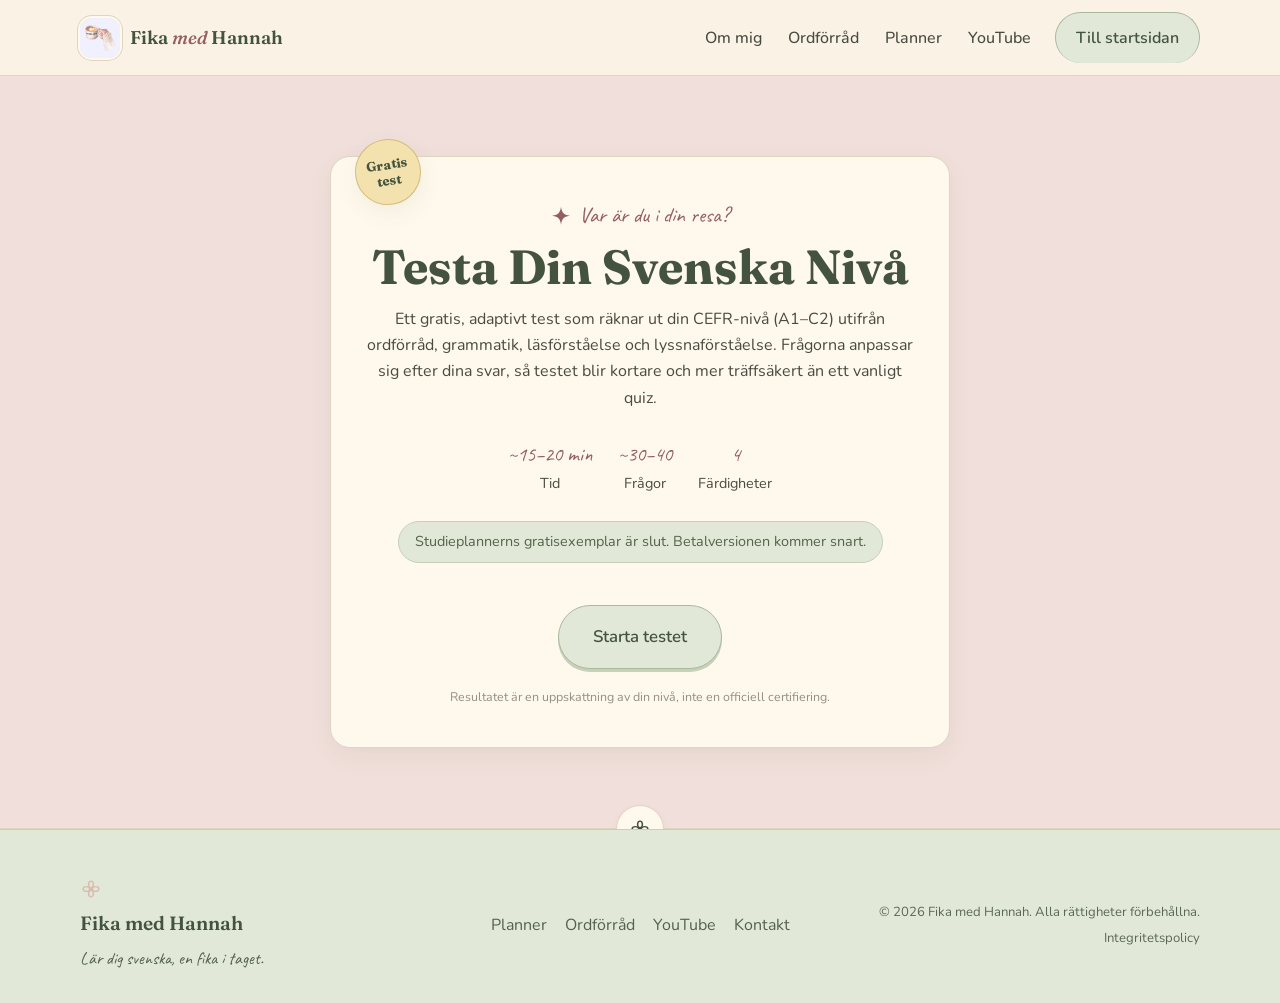
==== commit 61eb5631: "Pause planner claims and refresh cached styles" ====
--- a/level-test/index.html
+++ b/level-test/index.html
@@ -19,7 +19,7 @@
   <link rel="preconnect" href="https://fonts.gstatic.com" crossorigin>
   <link href="https://fonts.googleapis.com/css2?family=Fraunces:opsz,wght@9..144,500;9..144,600;9..144,700&family=Nunito:wght@400;500;600;700;800&family=Caveat:wght@600&display=swap" rel="stylesheet">
 
-  <link rel="stylesheet" href="../styles.css">
+  <link rel="stylesheet" href="../styles.css?v=21315a2e">
   <link rel="stylesheet" href="../assets/css/level-test.css">
 </head>
 <body>
@@ -113,7 +113,7 @@
             <div><span>~30–40</span>Frågor</div>
             <div><span>4</span>Färdigheter</div>
           </div>
-          <p class="lt-bonus-note">🎁 Gör testet klart så låser du upp en gratis fika-bonus från vår studieplanner.</p>
+          <p class="lt-bonus-note">Studieplannerns gratisexemplar är slut. Betalversionen kommer snart.</p>
           <div class="lt-btn-row">
             <button id="lt-start-btn" class="btn btn-primary btn-large" type="button">Starta testet</button>
             <button id="lt-resume-btn" class="btn btn-secondary is-hidden" type="button">Fortsätt där du slutade</button>
@@ -159,8 +159,7 @@
           </details>
 
           <div class="lt-bonus-teaser">
-            <span aria-hidden="true">🎁</span>
-            <p>Lämna din e-post på nästa steg för att få resultatet i din inkorg och se om du är en av de första 100 som får studieplanner helt gratis.</p>
+            <p>Studieplannerns gratisexemplar är slut. Betalversionen kommer snart.</p>
           </div>
 
           <div class="lt-btn-row">
@@ -170,11 +169,11 @@
           <p class="lt-disclaimer">Resultatet är en uppskattning av din nivå, inte en officiell certifiering.</p>
         </div>
 
-        <!-- ============ EMAIL CAPTURE (claims a real first-100 spot via Supabase once configured) ============ -->
+        <!-- ============ EMAIL CAPTURE ============ -->
         <div id="lt-screen-email" class="lt-card lt-email is-hidden">
           <p class="eyebrow center"><svg class="eyebrow-icon" aria-hidden="true"><use href="#i-heart"/></svg>Nästan klart</p>
-          <h2>Vart ska vi skicka det?</h2>
-          <p>Ange din e-post så skickar vi ditt resultat, dina rekommendationer och (om du är en av de första 100) plannern gratis.</p>
+          <h2>Studieplannern är pausad</h2>
+          <p>Alla gratisexemplar är slut. Betalversionen kommer snart. Du kan se ditt testresultat och dina rekommendationer direkt på resultatsidan.</p>
 
           <form class="lt-email-form" id="ltEmailForm" novalidate>
             <label class="sr-only" for="ltEmailInput">E-postadress</label>
@@ -186,7 +185,6 @@
             <button class="btn btn-primary btn-large" type="submit">Skicka mig mitt resultat</button>
           </form>
           <p class="lt-email-message" id="ltEmailMessage" role="status" aria-live="polite"></p>
-          <a class="btn btn-primary btn-large is-hidden" id="ltPlannerDownloadBtn" href="../downloads/fika-med-hannah-study-planner.pdf" download>Ladda ner din gratis planner &darr;</a>
           <p class="lt-disclaimer">Vi använder din e-post enbart för att skicka det du bett om. Se vår <a href="../privacy-policy.html">Integritetspolicy</a>.</p>
 
           <div class="lt-btn-row is-hidden" id="ltEmailContinueRow">
@@ -198,7 +196,7 @@
         <div id="lt-screen-continue" class="lt-card lt-continue is-hidden">
           <p class="eyebrow center"><svg class="eyebrow-icon" aria-hidden="true"><use href="#i-flower"/></svg>Fortsätt din resa</p>
           <h2>Fortsätt lära dig svenska med Fika med Hannah</h2>
-          <p>Här är några bra ställen att fortsätta på medan du väntar på din fika-bonus.</p>
+          <p>Här är några bra ställen att fortsätta öva på i din egen takt.</p>
           <div class="lt-continue-links">
             <a class="btn btn-secondary" data-config-href="youtubeChannelUrl" href="#" target="_blank" rel="noopener">Se fler lektioner på YouTube</a>
             <a class="btn btn-secondary" href="../index.html#vocabulary">Bygg ditt ordförråd</a>
@@ -238,6 +236,6 @@
   </footer>
 
   <script src="../script.js"></script>
-  <script type="module" src="../assets/js/level-test/app.js"></script>
+  <script type="module" src="../assets/js/level-test/app.js?v=planner-paused-20261003"></script>
 </body>
 </html>
--- a/styles.css
+++ b/styles.css
@@ -119,37 +119,6 @@
   margin: 0 0 6px;
 }
 .eyebrow-icon { width: 20px; height: 20px; flex-shrink: 0; color: var(--rose); }
-
-.section-doodled { position: relative; }
-.section-doodles {
-  position: absolute;
-  top: 18px;
-  left: 50%;
-  transform: translateX(-50%);
-  width: 100%;
-  max-width: var(--max-width);
-  height: 44px;
-  padding: 0 24px;
-  display: flex;
-  align-items: center;
-  justify-content: space-between;
-  pointer-events: none;
-  user-select: none;
-}
-.doodle-cluster { display: flex; align-items: center; gap: 12px; }
-.doodle { display: block; width: 36px; height: 36px; flex-shrink: 0; color: var(--rose); opacity: .6; transform: rotate(-12deg); }
-.doodle-flower { width: 44px; height: 44px; color: #b58075; transform: rotate(14deg); }
-.doodle-heart { transform: rotate(12deg); }
-.doodle-spark { width: 22px; height: 22px; color: #b48a36; transform: rotate(8deg); }
-.doodle-blue { color: var(--blue-ink); transform: rotate(12deg); }
-.doodle-sage { color: var(--sage-ink); }
-@media (max-width: 780px) {
-  .section-doodles { top: 8px; height: 30px; padding-inline: 20px; }
-  .doodle { width: 26px; height: 26px; }
-  .doodle-flower { width: 30px; height: 30px; }
-  .doodle-spark { width: 16px; height: 16px; }
-  .doodle-cluster { gap: 8px; }
-}
 
 /* small decorative squiggle used under the hero tagline */
 .tagline-swirl { display: block; width: 150px; height: 12px; color: var(--rose-light); margin: -6px 0 18px; }
